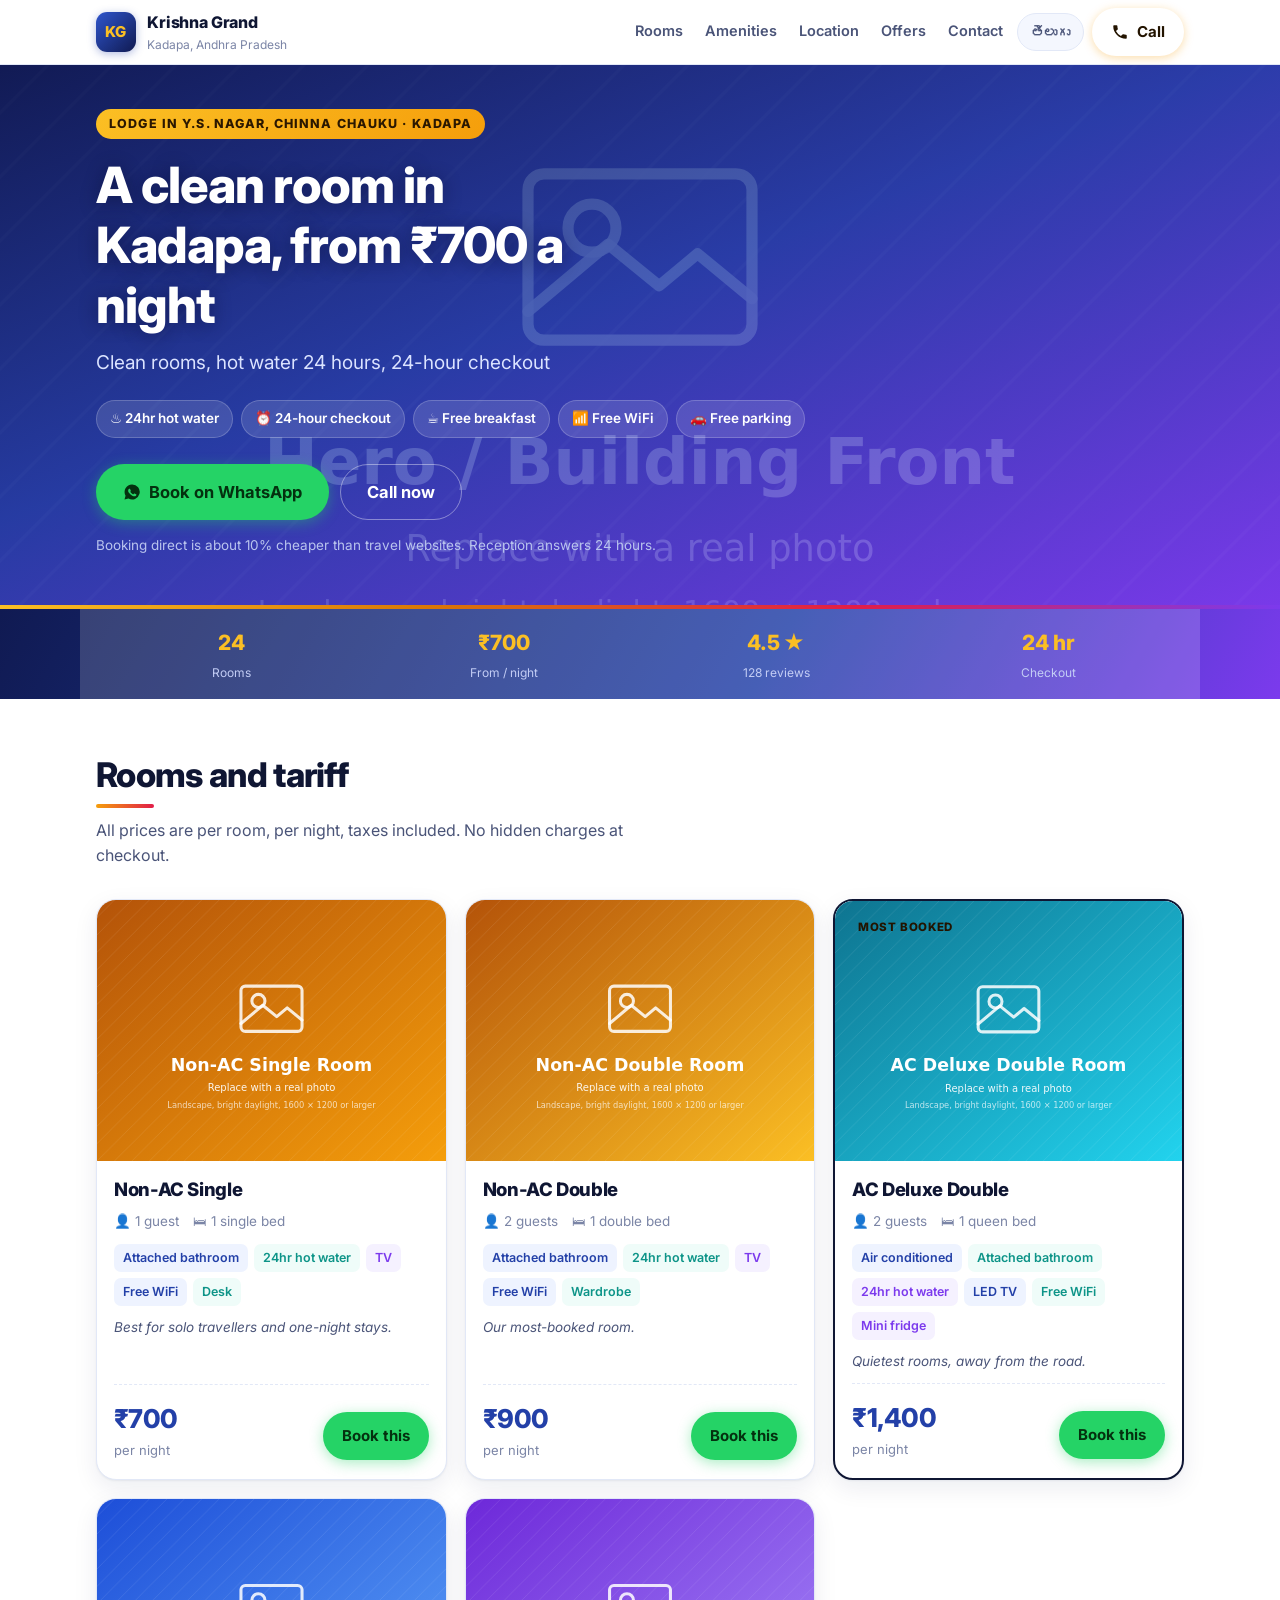
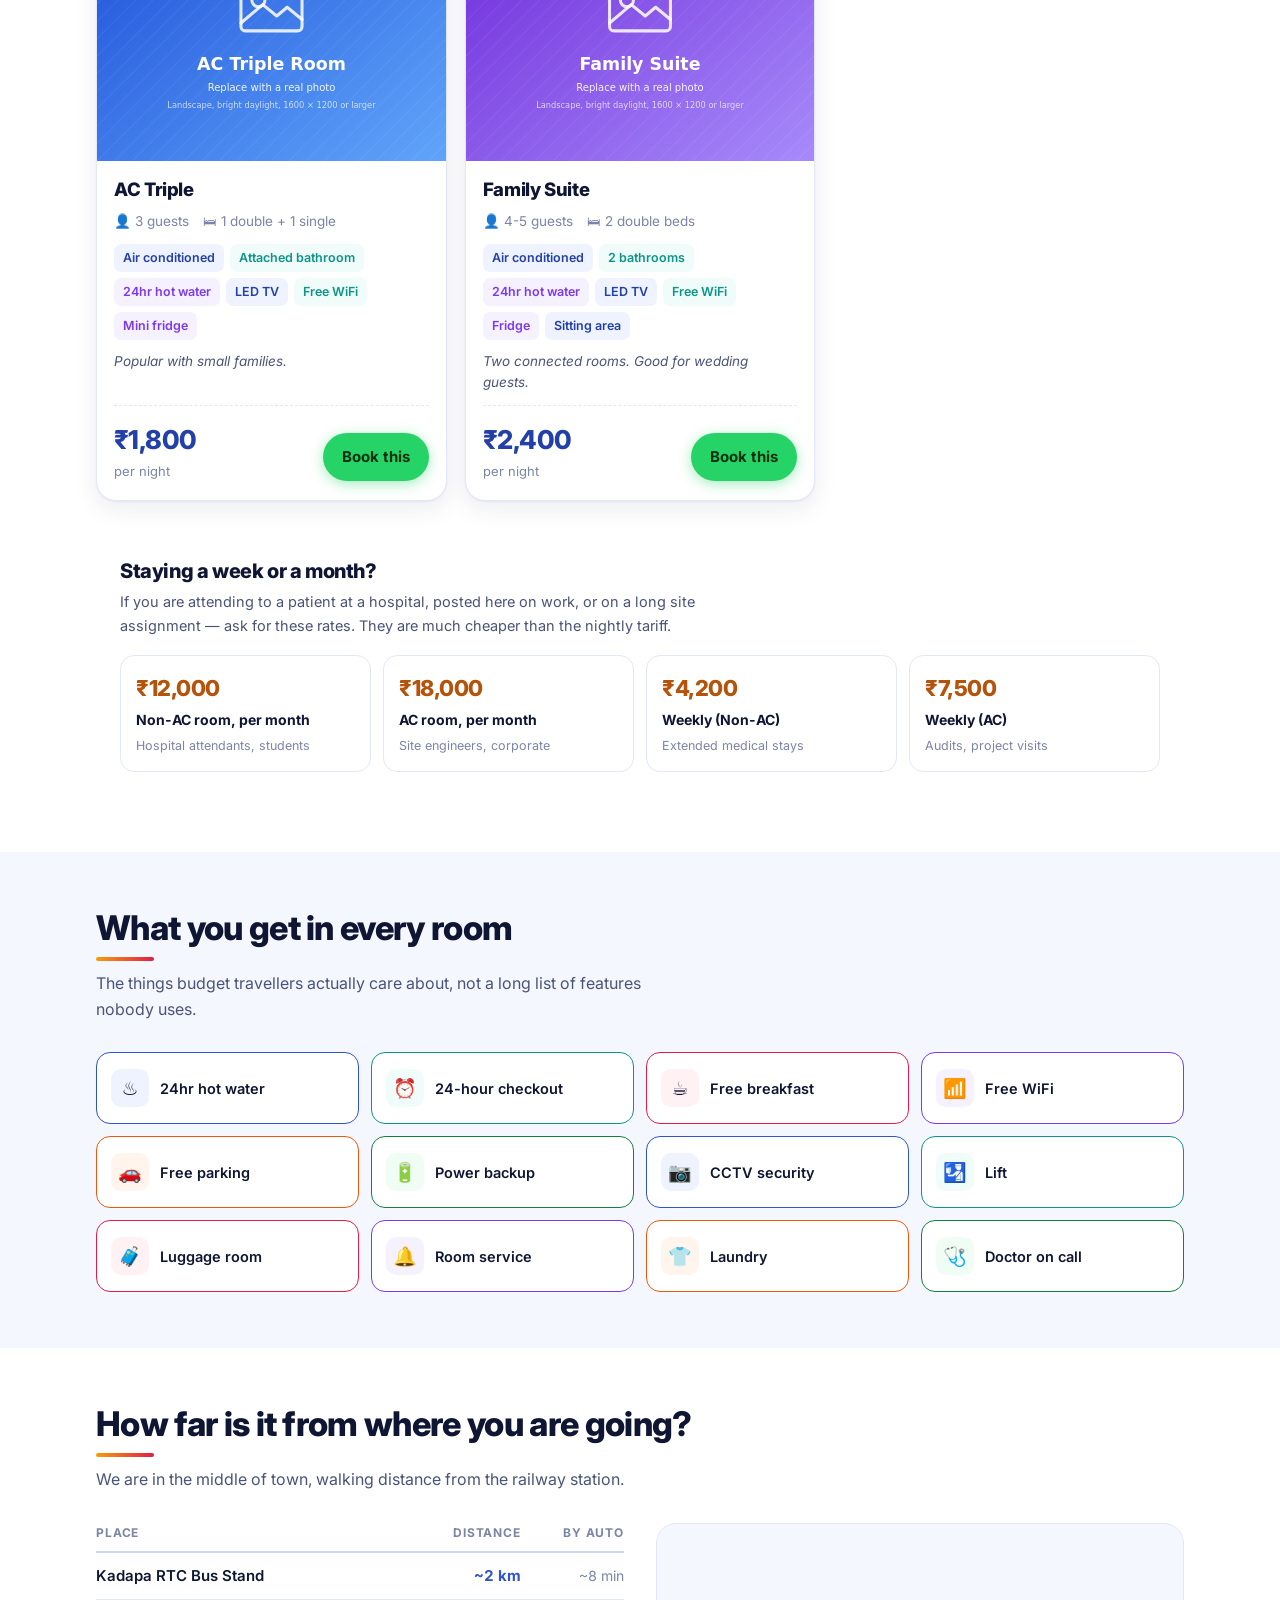
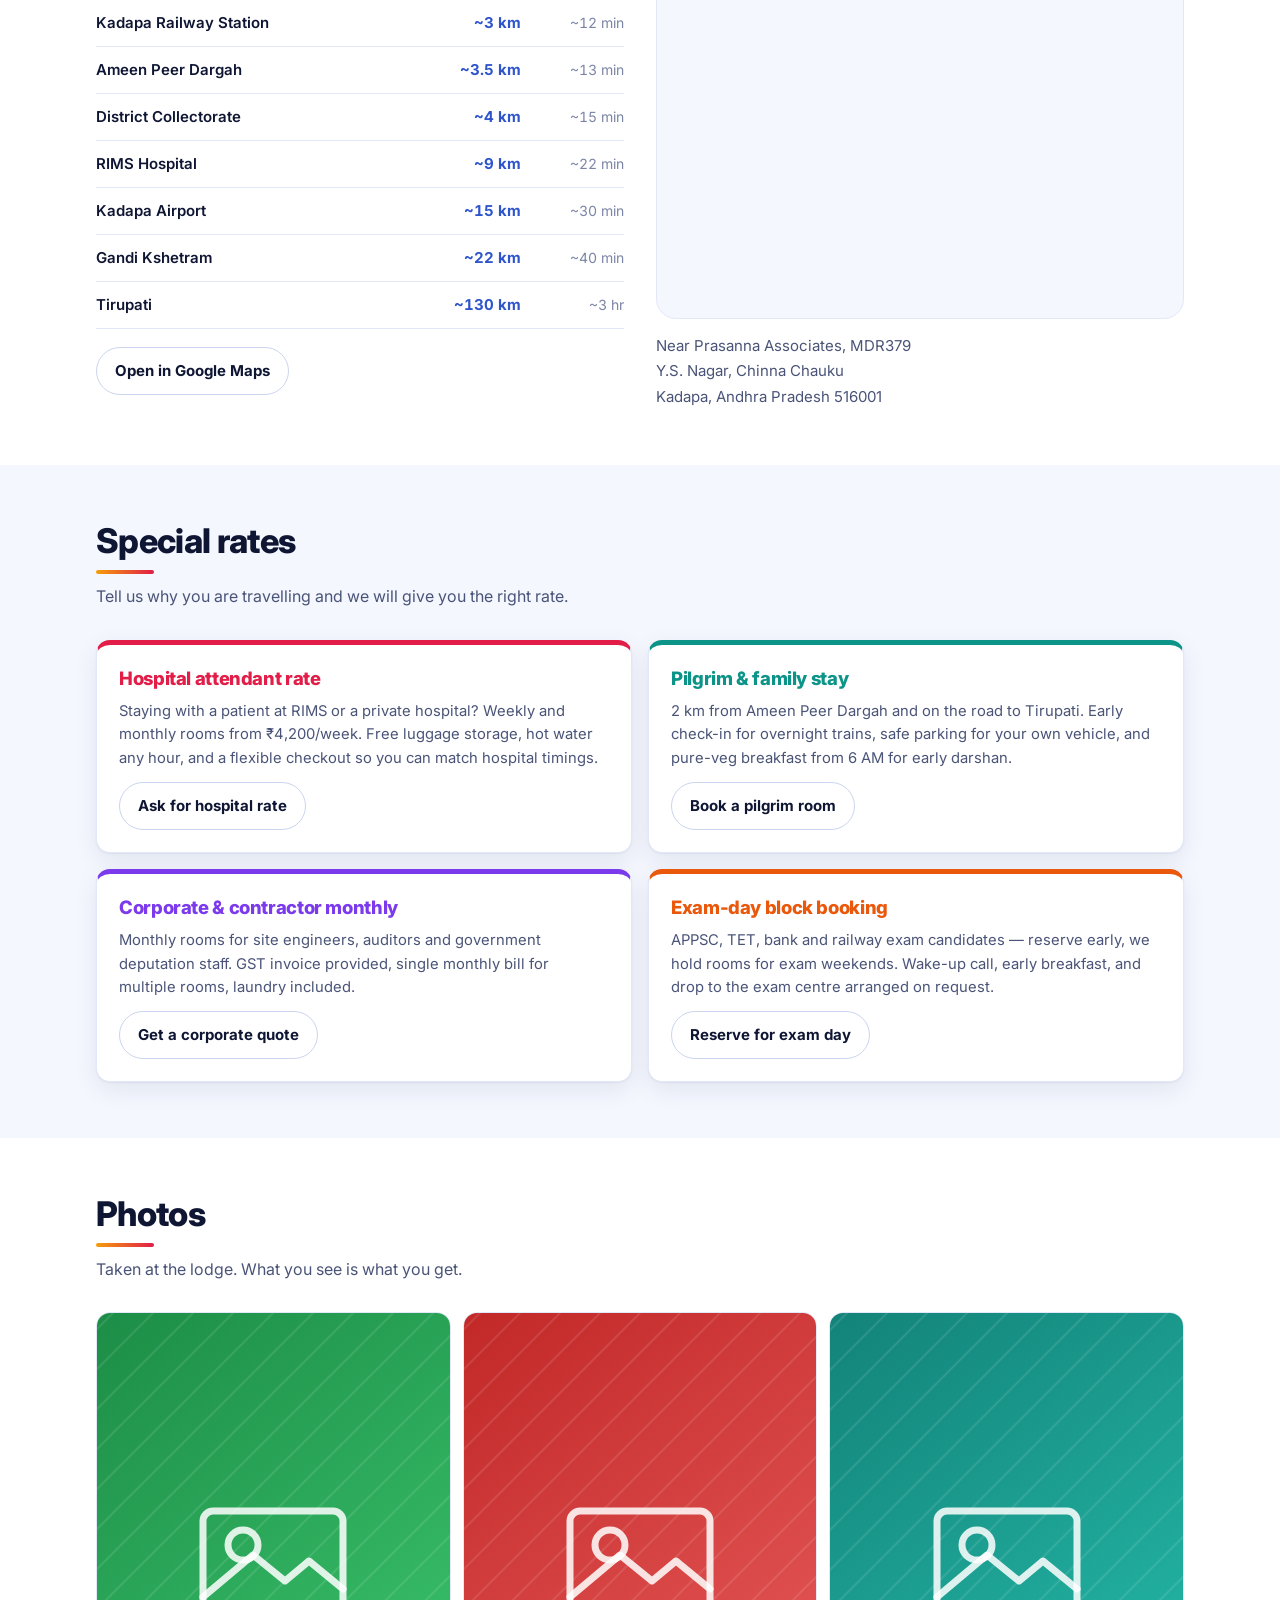
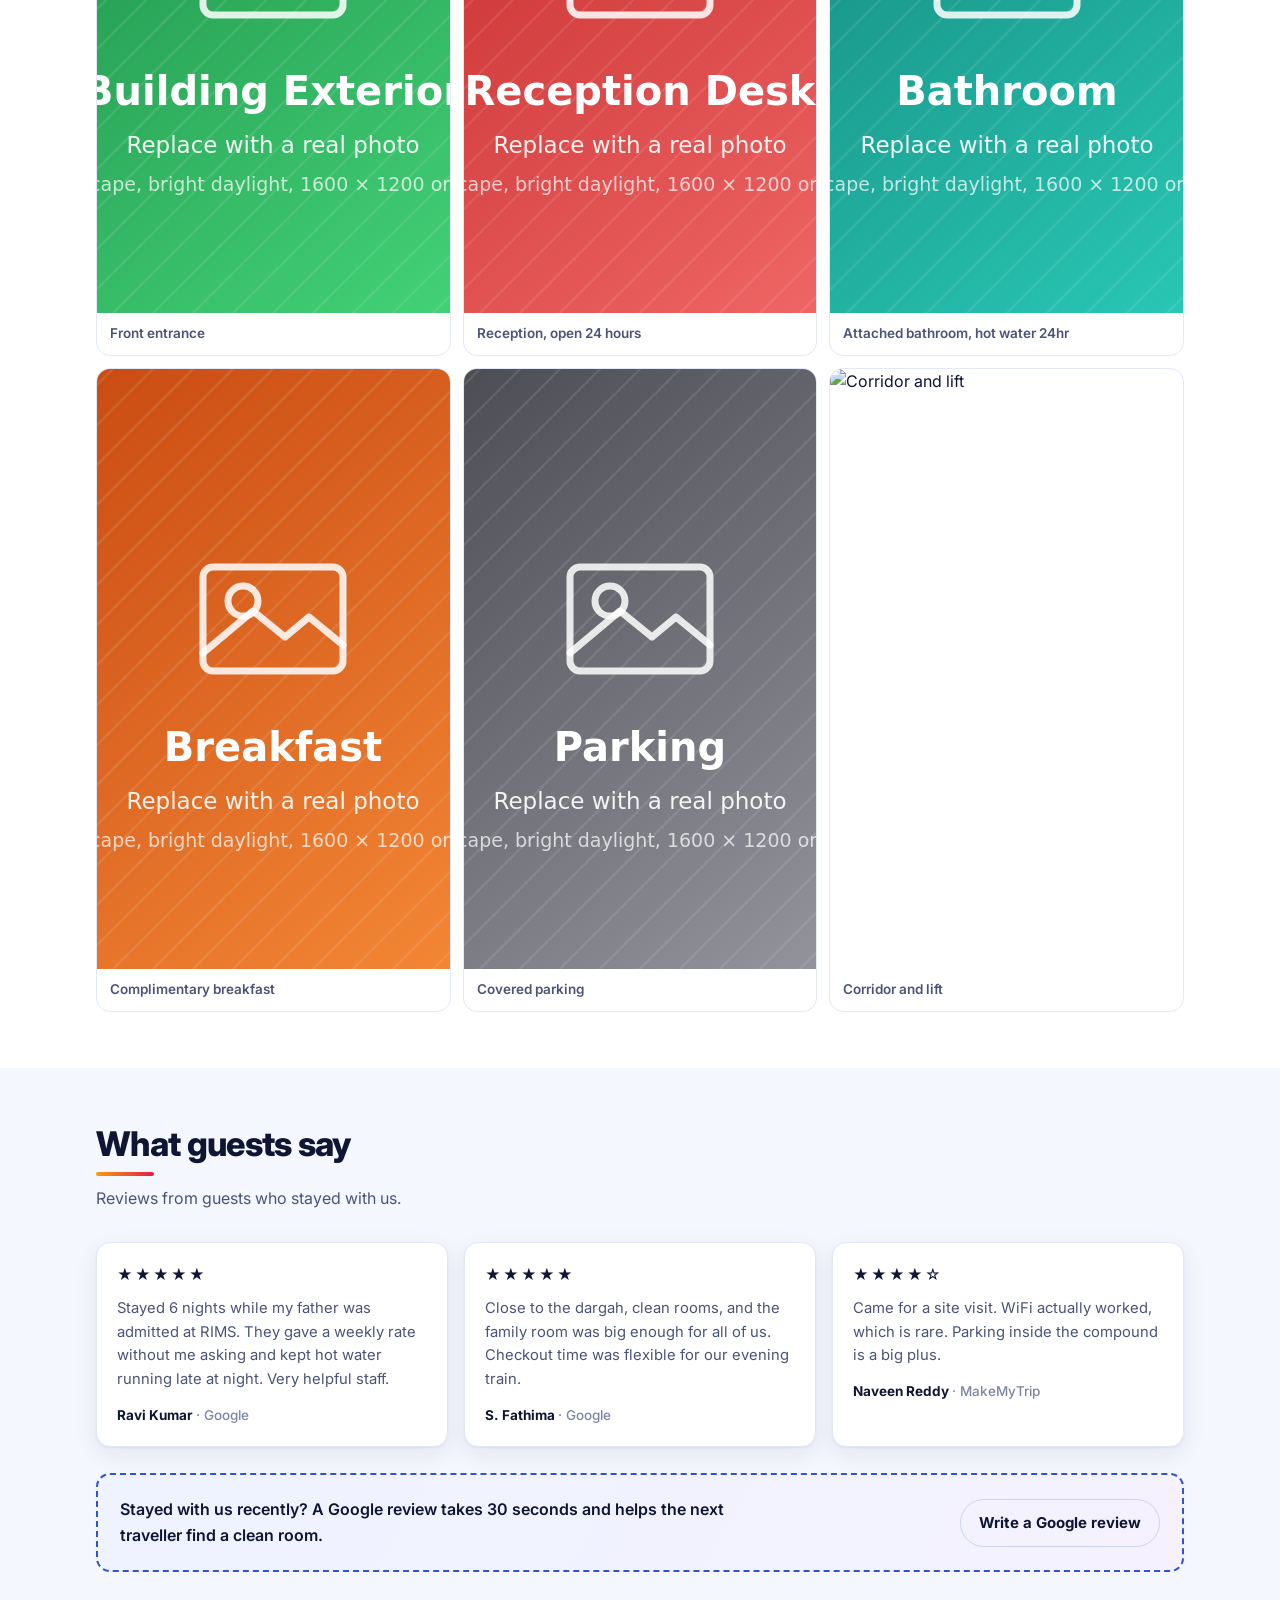
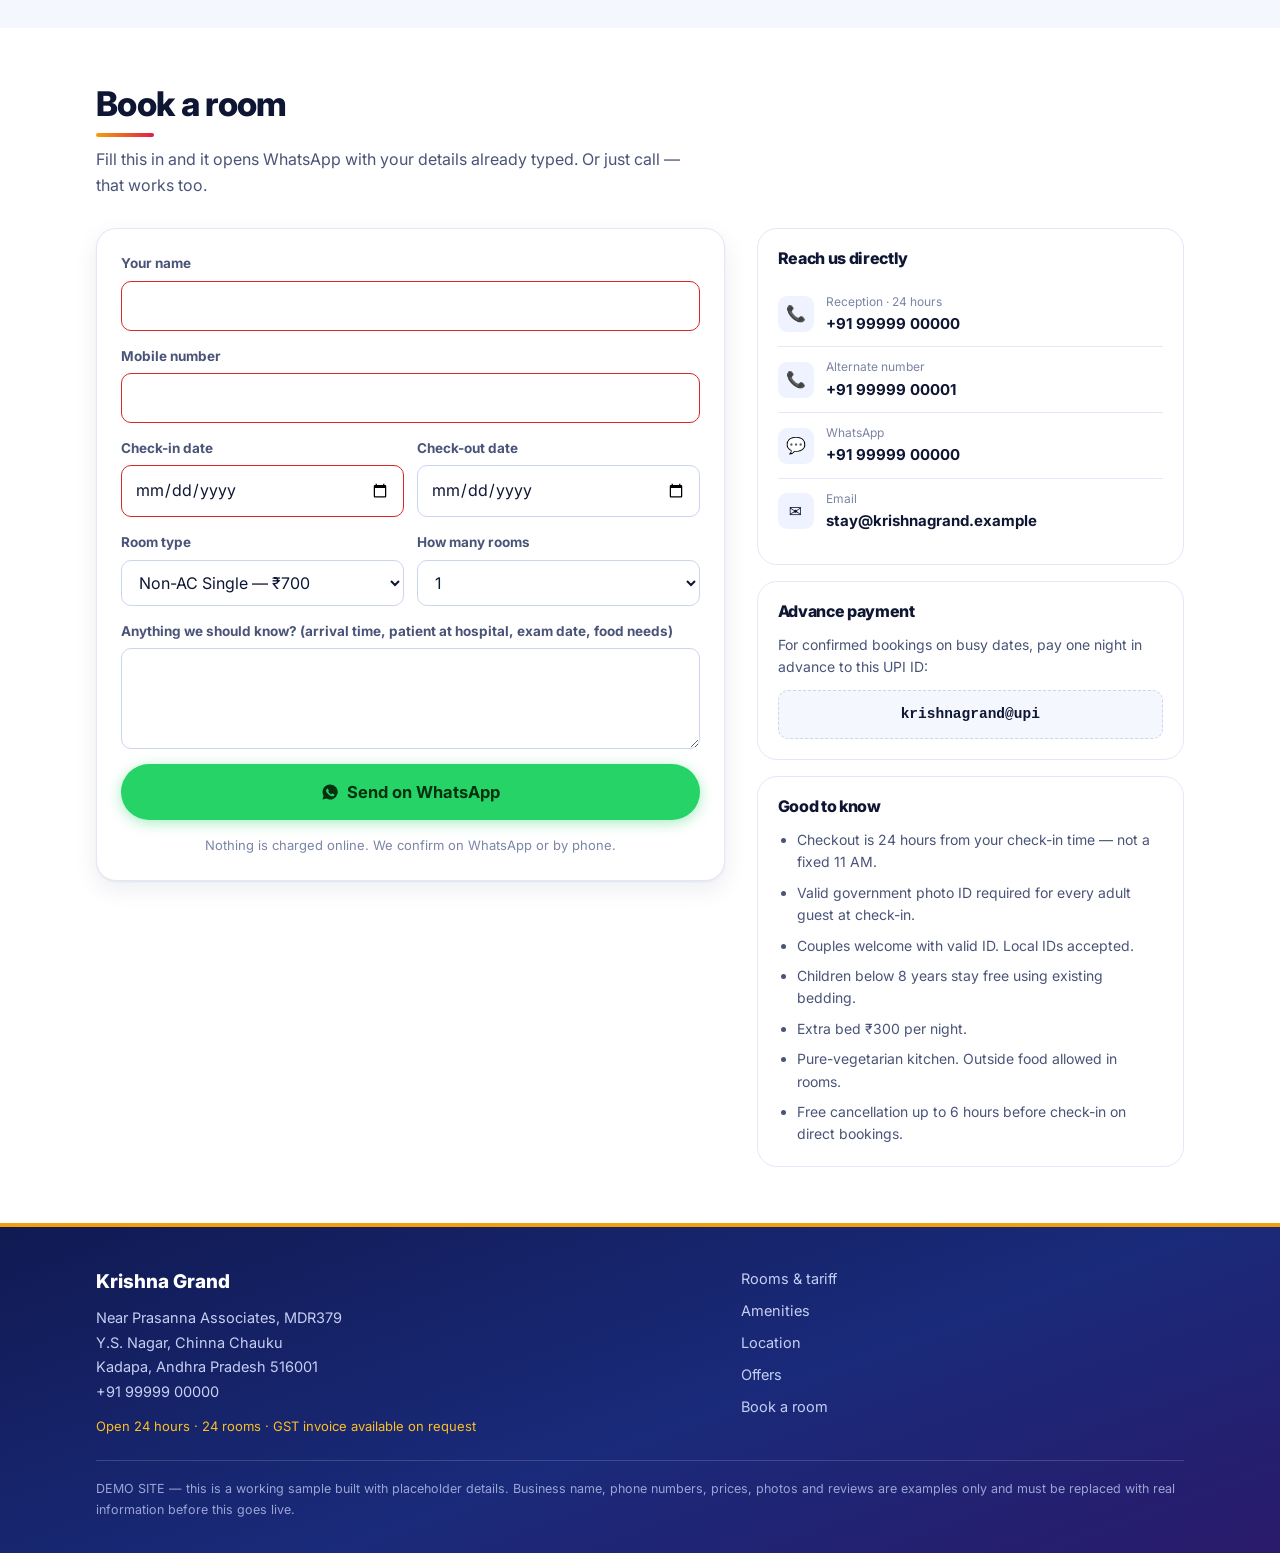
==== lodge/site/index.html @ 3efa78ae "Add Krishna Grand lodge website and reception desk system Sample IT setup for a mid-budget lodge und" ====
<!DOCTYPE html>
<html lang="en">
<head>
<meta charset="utf-8">
<meta name="viewport" content="width=device-width, initial-scale=1, viewport-fit=cover">
<title>Krishna Grand — Lodge in Chinna Chauku, Kadapa</title>
<meta name="description" content="Lodge in Chinna Chauku, Kadapa. AC and non-AC rooms from ₹700. 24-hour hot water, 24-hour checkout, free breakfast, free parking. Call or WhatsApp to book direct.">
<meta name="theme-color" content="#2340a8">
<meta property="og:type" content="website">
<meta property="og:title" content="Krishna Grand — Lodge in Kadapa">
<meta property="og:description" content="Clean AC & non-AC rooms from ₹700. Near railway station, dargah and RIMS. 24-hour checkout.">
<meta property="og:image" content="img/hero.svg">
<link rel="icon" href="data:image/svg+xml,<svg xmlns='http://www.w3.org/2000/svg' viewBox='0 0 100 100'><text y='.9em' font-size='90'>&#127976;</text></svg>">
<link rel="preconnect" href="https://fonts.googleapis.com">
<link rel="preconnect" href="https://fonts.gstatic.com" crossorigin>
<link href="https://fonts.googleapis.com/css2?family=Inter:wght@400;500;600;700;800&family=Noto+Sans+Telugu:wght@400;600&display=swap" rel="stylesheet">
<link rel="stylesheet" href="css/style.css">
</head>
<body>

<a class="skip" href="#rooms">Skip to rooms and tariff</a>

<!-- ============ HEADER ============ -->
<header class="hdr" id="hdr">
  <div class="wrap hdr-in">
    <a class="brand" href="#top">
      <span class="brand-mark" aria-hidden="true">SL</span>
      <span class="brand-txt">
        <strong data-bind="name"></strong>
        <small data-bind="cityLine"></small>
      </span>
    </a>
    <nav class="nav" aria-label="Main">
      <a href="#rooms">Rooms</a>
      <a href="#amenities">Amenities</a>
      <a href="#location">Location</a>
      <a href="#offers">Offers</a>
      <a href="#contact">Contact</a>
    </nav>
    <div class="hdr-act">
      <button class="lang" id="langBtn" type="button" aria-label="Switch language">తెలుగు</button>
      <a class="btn btn-call" data-bind-href="tel"><svg viewBox="0 0 24 24" aria-hidden="true"><path d="M6.6 10.8a15.1 15.1 0 0 0 6.6 6.6l2.2-2.2c.3-.3.7-.4 1-.2 1.2.4 2.4.6 3.6.6.6 0 1 .4 1 1V20c0 .6-.4 1-1 1A17 17 0 0 1 3 4c0-.6.4-1 1-1h3.5c.6 0 1 .4 1 1 0 1.3.2 2.5.6 3.6.1.4 0 .8-.2 1l-2.3 2.2z"/></svg><span>Call</span></a>
    </div>
  </div>
</header>

<!-- ============ HERO ============ -->
<section class="hero" id="top">
  <div class="hero-bg"><img src="img/hero.svg" alt="" width="800" height="600"></div>
  <div class="wrap hero-in">
    <p class="eyebrow" data-bind="heroEyebrow"></p>
    <h1 data-bind="heroTitle"></h1>
    <p class="hero-sub" data-bind="tagline"></p>

    <ul class="hero-pills" id="heroPills"></ul>

    <div class="hero-cta">
      <a class="btn btn-wa btn-lg" data-bind-href="waBook">
        <svg viewBox="0 0 24 24" aria-hidden="true"><path d="M12 2a10 10 0 0 0-8.6 15L2 22l5.2-1.4A10 10 0 1 0 12 2zm5.8 14.2c-.2.7-1.4 1.3-2 1.4-.5.1-1.1.1-1.8-.1-.4-.1-1-.3-1.7-.6a12 12 0 0 1-4.6-4.1c-.3-.5-.8-1.4-.8-2.6 0-1.2.6-1.8.9-2.1.2-.2.5-.3.7-.3h.5c.2 0 .4 0 .6.5l.8 2c.1.2 0 .4 0 .5l-.4.5c-.1.2-.3.3-.1.6.2.3.7 1.2 1.5 1.9 1 .9 1.8 1.2 2.1 1.3.2.1.4.1.6-.1l.7-.9c.2-.2.3-.2.6-.1l2 .9c.2.1.4.2.4.3.1.1.1.5-.1 1z"/></svg>
        <span data-bind="ctaWhatsApp"></span>
      </a>
      <a class="btn btn-ghost btn-lg" data-bind-href="tel"><span data-bind="ctaCall"></span></a>
    </div>

    <p class="hero-note" data-bind="directNote"></p>
  </div>
</section>

<!-- ============ TRUST STRIP ============ -->
<section class="trust" aria-label="At a glance">
  <div class="wrap trust-in" id="trustIn"></div>
</section>

<!-- ============ ROOMS & TARIFF ============ -->
<section class="sec" id="rooms">
  <div class="wrap">
    <header class="sec-hd">
      <h2 data-bind="h2Rooms"></h2>
      <p data-bind="pRooms"></p>
    </header>
    <div class="rooms" id="roomsGrid"></div>

    <!-- long stay -->
    <div class="longstay" id="longstay">
      <div class="ls-hd">
        <h3 data-bind="h3LongStay"></h3>
        <p data-bind="pLongStay"></p>
      </div>
      <div class="ls-grid" id="lsGrid"></div>
    </div>
  </div>
</section>

<!-- ============ AMENITIES ============ -->
<section class="sec sec-alt" id="amenities">
  <div class="wrap">
    <header class="sec-hd">
      <h2 data-bind="h2Amenities"></h2>
      <p data-bind="pAmenities"></p>
    </header>
    <ul class="amen" id="amenGrid"></ul>
  </div>
</section>

<!-- ============ LOCATION / DISTANCES ============ -->
<section class="sec" id="location">
  <div class="wrap">
    <header class="sec-hd">
      <h2 data-bind="h2Location"></h2>
      <p data-bind="pLocation"></p>
    </header>
    <div class="loc">
      <div class="loc-list">
        <table class="dist">
          <thead><tr><th data-bind="thPlace"></th><th data-bind="thDist"></th><th data-bind="thTime"></th></tr></thead>
          <tbody id="distBody"></tbody>
        </table>
        <a class="btn btn-ghost" data-bind-href="maps" target="_blank" rel="noopener">
          <span data-bind="ctaDirections"></span>
        </a>
      </div>
      <div class="loc-map">
        <iframe id="mapFrame" title="Map showing the lodge location" loading="lazy" referrerpolicy="no-referrer-when-downgrade" allowfullscreen></iframe>
        <address id="addrBlock"></address>
      </div>
    </div>
  </div>
</section>

<!-- ============ OFFERS ============ -->
<section class="sec sec-alt" id="offers">
  <div class="wrap">
    <header class="sec-hd">
      <h2 data-bind="h2Offers"></h2>
      <p data-bind="pOffers"></p>
    </header>
    <div class="offers" id="offersGrid"></div>
  </div>
</section>

<!-- ============ GALLERY ============ -->
<section class="sec" id="gallery">
  <div class="wrap">
    <header class="sec-hd">
      <h2 data-bind="h2Gallery"></h2>
      <p data-bind="pGallery"></p>
    </header>
    <div class="gal" id="galGrid"></div>
  </div>
</section>

<!-- ============ REVIEWS ============ -->
<section class="sec sec-alt" id="reviews">
  <div class="wrap">
    <header class="sec-hd">
      <h2 data-bind="h2Reviews"></h2>
      <p data-bind="pReviews"></p>
    </header>
    <div class="revs" id="revGrid"></div>
    <div class="rev-cta">
      <p data-bind="reviewAsk"></p>
      <a class="btn btn-ghost" data-bind-href="review" target="_blank" rel="noopener"><span data-bind="ctaReview"></span></a>
    </div>
  </div>
</section>

<!-- ============ BOOKING ============ -->
<section class="sec" id="contact">
  <div class="wrap">
    <header class="sec-hd">
      <h2 data-bind="h2Book"></h2>
      <p data-bind="pBook"></p>
    </header>

    <div class="book">
      <form class="bk-form" id="bookForm" novalidate>
        <div class="fld">
          <label for="bkName" data-bind="lblName"></label>
          <input id="bkName" name="name" type="text" autocomplete="name" required>
        </div>
        <div class="fld">
          <label for="bkPhone" data-bind="lblPhone"></label>
          <input id="bkPhone" name="phone" type="tel" inputmode="numeric" autocomplete="tel" required>
        </div>
        <div class="fld-row">
          <div class="fld">
            <label for="bkIn" data-bind="lblIn"></label>
            <input id="bkIn" name="checkin" type="date" required>
          </div>
          <div class="fld">
            <label for="bkOut" data-bind="lblOut"></label>
            <input id="bkOut" name="checkout" type="date">
          </div>
        </div>
        <div class="fld-row">
          <div class="fld">
            <label for="bkRoom" data-bind="lblRoom"></label>
            <select id="bkRoom" name="room"></select>
          </div>
          <div class="fld">
            <label for="bkQty" data-bind="lblQty"></label>
            <select id="bkQty" name="qty"></select>
          </div>
        </div>
        <div class="fld">
          <label for="bkNote" data-bind="lblNote"></label>
          <textarea id="bkNote" name="note" rows="3"></textarea>
        </div>

        <output class="est" id="est" aria-live="polite"></output>

        <button class="btn btn-wa btn-lg btn-block" type="submit">
          <svg viewBox="0 0 24 24" aria-hidden="true"><path d="M12 2a10 10 0 0 0-8.6 15L2 22l5.2-1.4A10 10 0 1 0 12 2zm5.8 14.2c-.2.7-1.4 1.3-2 1.4-.5.1-1.1.1-1.8-.1-.4-.1-1-.3-1.7-.6a12 12 0 0 1-4.6-4.1c-.3-.5-.8-1.4-.8-2.6 0-1.2.6-1.8.9-2.1.2-.2.5-.3.7-.3h.5c.2 0 .4 0 .6.5l.8 2c.1.2 0 .4 0 .5l-.4.5c-.1.2-.3.3-.1.6.2.3.7 1.2 1.5 1.9 1 .9 1.8 1.2 2.1 1.3.2.1.4.1.6-.1l.7-.9c.2-.2.3-.2.6-.1l2 .9c.2.1.4.2.4.3.1.1.1.5-.1 1z"/></svg>
          <span data-bind="ctaSend"></span>
        </button>
        <p class="bk-hint" data-bind="bkHint"></p>
      </form>

      <aside class="bk-side">
        <div class="card-contact">
          <h3 data-bind="h3Reach"></h3>
          <a class="row-link" data-bind-href="tel">
            <span class="ri">&#128222;</span>
            <span><small data-bind="lblCall24"></small><strong data-bind="phone1"></strong></span>
          </a>
          <a class="row-link" data-bind-href="tel2">
            <span class="ri">&#128222;</span>
            <span><small data-bind="lblAlt"></small><strong data-bind="phone2"></strong></span>
          </a>
          <a class="row-link" data-bind-href="waPlain">
            <span class="ri">&#128172;</span>
            <span><small>WhatsApp</small><strong data-bind="phone1"></strong></span>
          </a>
          <a class="row-link" data-bind-href="mail">
            <span class="ri">&#9993;</span>
            <span><small data-bind="lblEmail"></small><strong data-bind="email"></strong></span>
          </a>
        </div>

        <div class="card-upi">
          <h3 data-bind="h3Upi"></h3>
          <p data-bind="pUpi"></p>
          <div class="upi-id" id="upiId"></div>
        </div>

        <div class="card-policy">
          <h3 data-bind="h3Policy"></h3>
          <ul id="policyList"></ul>
        </div>
      </aside>
    </div>
  </div>
</section>

<!-- ============ FOOTER ============ -->
<footer class="ftr">
  <div class="wrap ftr-in">
    <div class="ftr-brand">
      <strong data-bind="name"></strong>
      <address id="ftrAddr"></address>
      <p class="ftr-reg" data-bind="ftrReg"></p>
    </div>
    <nav class="ftr-nav" aria-label="Footer">
      <a href="#rooms">Rooms &amp; tariff</a>
      <a href="#amenities">Amenities</a>
      <a href="#location">Location</a>
      <a href="#offers">Offers</a>
      <a href="#contact">Book a room</a>
    </nav>
    <p class="ftr-demo" data-bind="demoNote"></p>
  </div>
</footer>

<!-- ============ STICKY MOBILE BAR ============ -->
<div class="sticky" role="group" aria-label="Quick booking">
  <a class="sb sb-call" data-bind-href="tel"><span>&#128222;</span><b data-bind="ctaCall"></b></a>
  <a class="sb sb-wa" data-bind-href="waBook"><span>&#128172;</span><b>WhatsApp</b></a>
</div>

<script src="config.js"></script>
<script src="js/main.js"></script>
</body>
</html>
---- lodge/site/css/style.css ----
/* ===========================================================
   Sri Lakshmi Residency — stylesheet
   Mobile-first. Most guests will open this on a ₹8,000 Android
   phone over a 4G connection, so: no framework, no build step,
   system fonts as fallback, images lazy.
   =========================================================== */

/* ---------- palette ----------
   Krishna Grand: peacock blue and marigold gold. The blue picks
   up the colour of the building itself; the gold is the accent
   that makes prices, badges and call-to-actions jump out.
   Five rotating accents keep the amenity and offer grids lively
   without turning the page into a rainbow. */
:root{
  --brand-900:#101a52; --brand-800:#1a2a7a; --brand-700:#2340a8;
  --brand-600:#2f55cc; --brand-500:#4f74e8; --brand-50:#eef3ff;

  --gold-700:#b45309; --gold-600:#d97706; --gold-500:#f59e0b;
  --gold-400:#fbbf24; --gold-50:#fffbeb;

  --a1:#2f55cc; --a1-50:#eef3ff;   /* blue   */
  --a2:#0d9488; --a2-50:#effcf9;   /* teal   */
  --a3:#e11d48; --a3-50:#fff1f4;   /* rose   */
  --a4:#7c3aed; --a4-50:#f5f1ff;   /* violet */
  --a5:#ea580c; --a5-50:#fff5ed;   /* orange */
  --a6:#15803d; --a6-50:#f0fdf4;   /* green  */

  --wa:#25d366; --wa-dk:#1da851;

  --bg:#ffffff; --bg-alt:#f4f7fe; --bg-card:#ffffff;
  --ink:#0f1633; --ink-2:#4a5478; --ink-3:#7b85a6;
  --line:#e2e8f7; --line-2:#cbd5ef;
  --shadow:0 1px 2px rgba(16,26,82,.06), 0 8px 24px rgba(16,26,82,.08);
  --shadow-lg:0 2px 6px rgba(16,26,82,.09), 0 18px 48px rgba(16,26,82,.14);
  --r:14px; --r-lg:20px;
  --wrap:1120px;
  --sticky-h:64px;
  --fs:'Inter',system-ui,-apple-system,'Segoe UI',Roboto,sans-serif;
  --ft:'Noto Sans Telugu',var(--fs);
}

@media (prefers-color-scheme:dark){
  :root:not([data-theme="light"]){
    --bg:#0a0e22; --bg-alt:#101637; --bg-card:#141b3d;
    --ink:#e8ecfb; --ink-2:#a6afd0; --ink-3:#7d87a8;
    --line:#232b52; --line-2:#323c6b;
    --brand-50:#161f4d; --gold-50:#2a2008;
    --a1-50:#161f4d; --a2-50:#0b2a26; --a3-50:#2e1220;
    --a4-50:#1f1640; --a5-50:#2c1a0c; --a6-50:#0d2419;
    --shadow:0 1px 2px rgba(0,0,0,.45), 0 8px 24px rgba(0,0,0,.4);
    --shadow-lg:0 2px 6px rgba(0,0,0,.5), 0 18px 48px rgba(0,0,0,.55);
  }
}
:root[data-theme="dark"]{
  --bg:#0a0e22; --bg-alt:#101637; --bg-card:#141b3d;
  --ink:#e8ecfb; --ink-2:#a6afd0; --ink-3:#7d87a8;
  --line:#232b52; --line-2:#323c6b;
  --brand-50:#161f4d; --gold-50:#2a2008;
}

*,*::before,*::after{box-sizing:border-box}
html{-webkit-text-size-adjust:100%;scroll-behavior:smooth;scroll-padding-top:76px}
@media (prefers-reduced-motion:reduce){html{scroll-behavior:auto}*{animation:none!important;transition:none!important}}

body{
  margin:0; background:var(--bg); color:var(--ink);
  font-family:var(--fs); font-size:16px; line-height:1.6;
  -webkit-font-smoothing:antialiased;
  padding-bottom:var(--sticky-h);
  overflow-x:hidden;
}
body.te{font-family:var(--ft)}
img,svg,iframe{max-width:100%;display:block}
h1,h2,h3{line-height:1.2;margin:0;letter-spacing:-.02em;font-weight:800}
p{margin:0}
a{color:inherit}
table{border-collapse:collapse;width:100%}

.wrap{width:100%;max-width:var(--wrap);margin-inline:auto;padding-inline:16px}
.skip{position:absolute;left:0;top:-120px;background:var(--brand-700);color:#fff;padding:12px 18px;z-index:200;border-radius:0 0 10px 0}
.skip:focus{top:0}
:focus-visible{outline:3px solid var(--amber-500);outline-offset:2px;border-radius:6px}

/* ---------- buttons ---------- */
.btn{
  display:inline-flex;align-items:center;justify-content:center;gap:8px;
  padding:11px 18px;border-radius:999px;border:1px solid transparent;
  font:inherit;font-weight:700;font-size:15px;text-decoration:none;cursor:pointer;
  transition:transform .12s ease, box-shadow .12s ease, background .12s ease;
  white-space:nowrap;
}
.btn:active{transform:translateY(1px)}
.btn svg{width:18px;height:18px;fill:currentColor;flex:none}
.btn-lg{padding:14px 26px;font-size:16.5px}
.btn-block{width:100%}
.btn-call{background:var(--amber-500);color:#231400;box-shadow:0 2px 10px rgba(245,158,11,.35)}
.btn-call:hover{background:var(--amber-600);color:#fff}
.btn-wa{background:var(--wa);color:#04310f;box-shadow:0 3px 14px rgba(37,211,102,.4)}
.btn-wa:hover{background:var(--wa-dk);color:#fff}
.btn-ghost{background:transparent;color:var(--ink);border-color:var(--line-2)}
.btn-ghost:hover{background:var(--brand-50);border-color:var(--brand-600);color:var(--brand-700)}

/* ---------- header ---------- */
.hdr{
  position:sticky;top:0;z-index:100;
  background:color-mix(in srgb, var(--bg) 88%, transparent);
  backdrop-filter:saturate(1.6) blur(12px);
  border-bottom:1px solid var(--line);
}
.hdr-in{display:flex;align-items:center;gap:14px;min-height:64px}
.brand{display:flex;align-items:center;gap:11px;text-decoration:none;margin-right:auto;min-width:0}
.brand-mark{
  width:40px;height:40px;flex:none;border-radius:11px;display:grid;place-items:center;
  background:linear-gradient(135deg,var(--brand-600),var(--brand-900));
  color:var(--gold-400);font-weight:800;font-size:15px;letter-spacing:.02em;
  box-shadow:0 2px 8px rgba(35,64,168,.35);
}
.brand-txt{display:flex;flex-direction:column;min-width:0}
.brand-txt strong{font-size:16px;font-weight:800;letter-spacing:-.01em;white-space:nowrap;overflow:hidden;text-overflow:ellipsis}
.brand-txt small{font-size:12px;color:var(--ink-3);white-space:nowrap;overflow:hidden;text-overflow:ellipsis}
.nav{display:none;gap:22px}
.nav a{text-decoration:none;font-size:14.5px;font-weight:600;color:var(--ink-2);padding:6px 0;border-bottom:2px solid transparent}
.nav a:hover{color:var(--brand-700);border-color:var(--brand-600)}
.hdr-act{display:flex;align-items:center;gap:8px}
.lang{
  background:var(--bg-alt);border:1px solid var(--line);color:var(--ink-2);
  border-radius:999px;padding:8px 13px;font:inherit;font-size:13px;font-weight:600;cursor:pointer;
}
.lang:hover{border-color:var(--brand-600);color:var(--brand-700)}
@media (min-width:900px){ .nav{display:flex} }
@media (max-width:420px){ .btn-call span{display:none} .btn-call{padding:11px 13px} }

/* ---------- hero ---------- */
.hero{position:relative;isolation:isolate;overflow:hidden;padding:44px 0 52px;color:#fff}
.hero h1{text-shadow:0 2px 18px rgba(8,12,40,.45)}
/* gold hairline under the hero ties it to the price accents below */
.hero::before{content:'';position:absolute;left:0;right:0;bottom:0;height:4px;z-index:1;
  background:linear-gradient(90deg,var(--gold-400),var(--gold-600),var(--a3),var(--a4))}
.hero-bg{position:absolute;inset:0;z-index:-2}
.hero-bg img{width:100%;height:100%;object-fit:cover}
.hero::after{
  content:'';position:absolute;inset:0;z-index:-1;
  background:linear-gradient(160deg,rgba(16,26,82,.86) 0%,rgba(35,64,168,.82) 45%,rgba(124,58,237,.80) 100%);
}
.eyebrow{
  display:inline-block;font-size:12.5px;font-weight:800;letter-spacing:.09em;text-transform:uppercase;
  color:#2b1800;background:linear-gradient(135deg,var(--gold-400),var(--gold-500));border:0;
  padding:5px 13px;border-radius:999px;margin-bottom:16px;
}
.hero h1{font-size:clamp(29px,7vw,50px);max-width:16ch}
.hero-sub{margin-top:13px;font-size:clamp(16px,2.4vw,19px);color:#dbe3ff;max-width:46ch}
.hero-pills{display:flex;flex-wrap:wrap;gap:8px;list-style:none;padding:0;margin:22px 0 0}
.hero-pills li{
  background:rgba(255,255,255,.13);border:1px solid rgba(255,255,255,.2);
  padding:7px 13px;border-radius:999px;font-size:13.5px;font-weight:600;
}
.hero-cta{display:flex;flex-wrap:wrap;gap:11px;margin-top:26px}
.hero-cta .btn-ghost{color:#fff;border-color:rgba(255,255,255,.4)}
.hero-cta .btn-ghost:hover{background:rgba(255,255,255,.14);border-color:#fff}
.hero-note{margin-top:15px;font-size:13.5px;color:#b9c4ee}

/* ---------- trust strip ---------- */
.trust{background:linear-gradient(120deg,var(--brand-900),var(--brand-700) 60%,var(--a4));color:#fff}
.trust-in{display:grid;grid-template-columns:repeat(2,1fr);gap:1px;background:rgba(255,255,255,.16)}
.tr-item{background:transparent;padding:17px 14px;text-align:center}
.tr-item b{display:block;font-size:21px;font-weight:800;letter-spacing:-.01em;color:var(--gold-400)}
.tr-item span{display:block;font-size:12px;color:#c3cdf5;margin-top:3px}
@media (min-width:720px){ .trust-in{grid-template-columns:repeat(4,1fr)} }

/* ---------- sections ---------- */
.sec{padding:56px 0}
.sec-alt{background:var(--bg-alt)}
.sec-hd{max-width:60ch;margin-bottom:30px}
.sec-hd h2{font-size:clamp(23px,4.4vw,34px);position:relative;padding-bottom:12px}
.sec-hd h2::after{content:'';position:absolute;left:0;bottom:0;width:58px;height:4px;border-radius:2px;
  background:linear-gradient(90deg,var(--gold-500),var(--a3))}
.sec-hd p{margin-top:10px;color:var(--ink-2);font-size:16px}

/* ---------- rooms ---------- */
.rooms{display:grid;grid-template-columns:1fr;gap:18px}
@media (min-width:640px){ .rooms{grid-template-columns:repeat(2,1fr)} }
@media (min-width:1000px){ .rooms{grid-template-columns:repeat(3,1fr)} }

.room{
  background:var(--bg-card);border:1px solid var(--line);border-radius:var(--r-lg);
  overflow:hidden;box-shadow:var(--shadow);display:flex;flex-direction:column;position:relative;
  transition:box-shadow .16s ease, transform .16s ease;
}
.room:hover{box-shadow:var(--shadow-lg);transform:translateY(-2px)}
.room.is-popular{border-color:var(--amber-500);border-width:2px}
.room-tag{
  position:absolute;top:12px;left:12px;z-index:2;
  background:var(--amber-500);color:#231400;font-size:11.5px;font-weight:800;
  letter-spacing:.05em;text-transform:uppercase;padding:5px 11px;border-radius:999px;
}
.room-img{aspect-ratio:4/3;background:var(--bg-alt)}
.room-img img{width:100%;height:100%;object-fit:cover}
.room-bd{padding:17px 17px 19px;display:flex;flex-direction:column;gap:11px;flex:1}
.room-nm{font-size:18.5px;font-weight:800}
.room-meta{display:flex;flex-wrap:wrap;gap:6px 14px;font-size:13.5px;color:var(--ink-3)}
.room-ft{display:flex;flex-wrap:wrap;gap:6px;list-style:none;padding:0;margin:0}
.room-ft li{background:var(--brand-50);color:var(--brand-700);border-radius:7px;padding:4px 9px;font-size:12.5px;font-weight:600}
.room-ft li:nth-child(3n+2){background:var(--a2-50);color:var(--a2)}
.room-ft li:nth-child(3n+3){background:var(--a4-50);color:var(--a4)}
@media (prefers-color-scheme:dark){:root:not([data-theme="light"]) .room-ft li{color:#5eead4}}
:root[data-theme="dark"] .room-ft li{color:#5eead4}
.room-note{font-size:13.5px;color:var(--ink-2);font-style:italic}
.room-ftr{margin-top:auto;padding-top:13px;border-top:1px dashed var(--line);
  display:flex;align-items:flex-end;justify-content:space-between;gap:12px;flex-wrap:wrap}
.room-pr b{font-size:26px;font-weight:800;letter-spacing:-.02em;color:var(--brand-700)}
.room-pr span{font-size:13px;color:var(--ink-3);display:block}

/* ---------- long stay ---------- */
.longstay{margin-top:34px;background:var(--amber-50);border:1px solid var(--amber-500);
  border-radius:var(--r-lg);padding:24px}
.ls-hd h3{font-size:20px}
.ls-hd p{margin-top:7px;color:var(--ink-2);font-size:14.5px;max-width:64ch}
.ls-grid{display:grid;grid-template-columns:1fr;gap:12px;margin-top:18px}
@media (min-width:640px){ .ls-grid{grid-template-columns:repeat(2,1fr)} }
@media (min-width:1000px){ .ls-grid{grid-template-columns:repeat(4,1fr)} }
.ls{background:var(--bg-card);border:1px solid var(--line);border-radius:var(--r);padding:15px}
.ls b{display:block;font-size:22px;font-weight:800;letter-spacing:-.02em;color:var(--gold-700)}
.ls strong{display:block;font-size:14px;font-weight:700;margin-top:3px}
.ls span{display:block;font-size:12.5px;color:var(--ink-3);margin-top:5px}

/* ---------- amenities ---------- */
.amen{display:grid;grid-template-columns:repeat(2,1fr);gap:12px;list-style:none;padding:0;margin:0}
@media (min-width:560px){ .amen{grid-template-columns:repeat(3,1fr)} }
@media (min-width:900px){ .amen{grid-template-columns:repeat(4,1fr)} }
.amen li{
  background:var(--bg-card);border:1px solid var(--line);border-radius:var(--r);
  padding:16px 14px;display:flex;align-items:center;gap:11px;font-weight:600;font-size:14.5px;
}
.amen .ic{
  width:38px;height:38px;flex:none;border-radius:10px;display:grid;place-items:center;
  background:var(--brand-50);font-size:19px;line-height:1;
}
/* each tile takes the next accent in the cycle, so the grid reads as
   colourful rather than as one block of blue */
.amen li:nth-child(6n+1) .ic{background:var(--a1-50)} .amen li:nth-child(6n+1){border-color:var(--a1)}
.amen li:nth-child(6n+2) .ic{background:var(--a2-50)} .amen li:nth-child(6n+2){border-color:var(--a2)}
.amen li:nth-child(6n+3) .ic{background:var(--a3-50)} .amen li:nth-child(6n+3){border-color:var(--a3)}
.amen li:nth-child(6n+4) .ic{background:var(--a4-50)} .amen li:nth-child(6n+4){border-color:var(--a4)}
.amen li:nth-child(6n+5) .ic{background:var(--a5-50)} .amen li:nth-child(6n+5){border-color:var(--a5)}
.amen li:nth-child(6n+6) .ic{background:var(--a6-50)} .amen li:nth-child(6n+6){border-color:var(--a6)}

/* ---------- location ---------- */
.loc{display:grid;grid-template-columns:1fr;gap:24px}
@media (min-width:900px){ .loc{grid-template-columns:1fr 1fr;gap:32px;align-items:start} }
.dist{font-size:15px;margin-bottom:18px}
.dist th{
  text-align:left;font-size:12px;letter-spacing:.07em;text-transform:uppercase;
  color:var(--ink-3);font-weight:700;padding:0 10px 9px 0;border-bottom:2px solid var(--line-2);
}
.dist th:not(:first-child),.dist td:not(:first-child){text-align:right;padding-right:0}
.dist td{padding:11px 10px 11px 0;border-bottom:1px solid var(--line)}
.dist td:first-child{font-weight:600}
.dist td:nth-child(2){font-variant-numeric:tabular-nums;font-weight:700;color:var(--brand-600)}
.dist td:nth-child(3){font-variant-numeric:tabular-nums;color:var(--ink-3);font-size:14px}
.loc-map iframe{width:100%;aspect-ratio:4/3;border:1px solid var(--line);border-radius:var(--r-lg);background:var(--bg-alt)}
.loc-map address{margin-top:14px;font-style:normal;color:var(--ink-2);font-size:15px;line-height:1.7}

/* ---------- offers ---------- */
.offers{display:grid;grid-template-columns:1fr;gap:16px}
@media (min-width:700px){ .offers{grid-template-columns:repeat(2,1fr)} }
.offer{
  background:var(--bg-card);border:1px solid var(--line);border-top:5px solid var(--brand-600);
  border-radius:var(--r);padding:22px;display:flex;flex-direction:column;gap:11px;box-shadow:var(--shadow);
  transition:transform .14s ease, box-shadow .14s ease;
}
.offer:hover{transform:translateY(-3px);box-shadow:var(--shadow-lg)}
.offer:nth-child(4n+1){border-top-color:var(--a3)} .offer:nth-child(4n+1) h3{color:var(--a3)}
.offer:nth-child(4n+2){border-top-color:var(--a2)} .offer:nth-child(4n+2) h3{color:var(--a2)}
.offer:nth-child(4n+3){border-top-color:var(--a4)} .offer:nth-child(4n+3) h3{color:var(--a4)}
.offer:nth-child(4n+4){border-top-color:var(--a5)} .offer:nth-child(4n+4) h3{color:var(--a5)}
.offer h3{font-size:18.5px}
.offer p{color:var(--ink-2);font-size:14.8px}
.offer .btn{align-self:flex-start;margin-top:auto}

/* ---------- gallery ---------- */
.gal{display:grid;grid-template-columns:repeat(2,1fr);gap:12px}
@media (min-width:800px){ .gal{grid-template-columns:repeat(3,1fr)} }
.gal figure{margin:0;border-radius:var(--r);overflow:hidden;border:1px solid var(--line);background:var(--bg-card)}
.gal img{aspect-ratio:4/3;object-fit:cover;width:100%}
.gal figcaption{padding:10px 13px;font-size:13.5px;font-weight:600;color:var(--ink-2)}

/* ---------- reviews ---------- */
.revs{display:grid;grid-template-columns:1fr;gap:16px}
@media (min-width:800px){ .revs{grid-template-columns:repeat(3,1fr)} }
.rev{background:var(--bg-card);border:1px solid var(--line);border-radius:var(--r);padding:20px;box-shadow:var(--shadow)}
.rev-st{color:var(--amber-500);font-size:15px;letter-spacing:2px}
.rev-tx{margin-top:10px;font-size:14.8px;color:var(--ink-2)}
.rev-by{margin-top:13px;font-size:13.5px;font-weight:700}
.rev-by span{font-weight:500;color:var(--ink-3)}
.rev-cta{margin-top:26px;padding:22px;background:linear-gradient(120deg,var(--brand-50),var(--a4-50));border:2px dashed var(--brand-600);
  border-radius:var(--r);display:flex;flex-wrap:wrap;gap:14px;align-items:center;justify-content:space-between}
.rev-cta p{font-weight:600;max-width:56ch}

/* ---------- booking ---------- */
/* Grid items default to min-width:auto, so a wide intrinsic element (a
   date input, a long unbroken word) can push the whole page sideways on a
   phone. min-width:0 lets them shrink to their column instead. */
.rooms>*,.ls-grid>*,.amen>*,.loc>*,.offers>*,.gal>*,.revs>*,.book>*,.fld-row>*,.ftr-in>*{min-width:0}
.fld input,.fld select,.fld textarea{min-width:0}

.book{display:grid;grid-template-columns:1fr;gap:24px}
@media (min-width:920px){ .book{grid-template-columns:1.25fr .85fr;gap:32px;align-items:start} }
.bk-form{background:var(--bg-card);border:1px solid var(--line);border-radius:var(--r-lg);
  padding:24px;box-shadow:var(--shadow);display:flex;flex-direction:column;gap:15px}
.fld{display:flex;flex-direction:column;gap:6px}
.fld-row{display:grid;grid-template-columns:1fr 1fr;gap:13px}
.fld label{font-size:13.5px;font-weight:700;color:var(--ink-2)}
.fld input,.fld select,.fld textarea{
  font:inherit;font-size:16px; /* 16px stops iOS zooming on focus */
  padding:11px 13px;border:1px solid var(--line-2);border-radius:10px;
  background:var(--bg);color:var(--ink);width:100%;
}
.fld input:focus,.fld select:focus,.fld textarea:focus{border-color:var(--brand-600);outline-offset:1px}
.fld textarea{resize:vertical;min-height:72px}
.fld input:invalid:not(:placeholder-shown){border-color:#dc2626}
.est{
  display:none;background:var(--brand-50);border:1px solid var(--brand-600);border-radius:10px;
  padding:13px 15px;font-size:14.5px;font-weight:600;
}
.est.on{display:block}
.est b{font-size:18px}
.bk-hint{font-size:13px;color:var(--ink-3);text-align:center}

.bk-side{display:flex;flex-direction:column;gap:16px}
.card-contact,.card-upi,.card-policy{
  background:var(--bg-card);border:1px solid var(--line);border-radius:var(--r-lg);padding:20px;
}
.bk-side h3{font-size:16px;margin-bottom:13px}
.row-link{display:flex;align-items:center;gap:12px;padding:10px 0;text-decoration:none;border-bottom:1px solid var(--line)}
.row-link:last-child{border-bottom:0}
.row-link .ri{width:36px;height:36px;flex:none;border-radius:9px;background:var(--brand-50);display:grid;place-items:center;font-size:16px}
.row-link small{display:block;font-size:12px;color:var(--ink-3)}
.row-link strong{font-size:15px;font-weight:700}
.row-link:hover strong{color:var(--brand-700)}
.card-upi p{font-size:14px;color:var(--ink-2);margin-bottom:11px}
.upi-id{background:var(--bg-alt);border:1px dashed var(--line-2);border-radius:10px;padding:12px;
  font-family:ui-monospace,SFMono-Regular,Menlo,monospace;font-size:14.5px;font-weight:600;word-break:break-all;text-align:center}
.card-policy ul{margin:0;padding-left:19px;display:flex;flex-direction:column;gap:8px}
.card-policy li{font-size:14px;color:var(--ink-2)}

/* ---------- footer ---------- */
.ftr{background:linear-gradient(160deg,var(--brand-900),var(--brand-800) 55%,#2a1a6b);
  color:#c6cff2;padding:40px 0 32px;border-top:4px solid var(--gold-500)}
.ftr-in{display:grid;gap:24px}
@media (min-width:760px){ .ftr-in{grid-template-columns:1.4fr 1fr} }
.ftr-brand strong{color:#fff;font-size:19px;font-weight:800;display:block;margin-bottom:9px}
.ftr-brand address{font-style:normal;font-size:14.5px;line-height:1.7;color:#c6cff2}
.ftr-reg{margin-top:11px;font-size:13px;color:var(--gold-400)}
.ftr-nav{display:flex;flex-direction:column;gap:9px}
.ftr-nav a{text-decoration:none;font-size:14.5px;color:#c6cff2}
.ftr-nav a:hover{color:#fff;text-decoration:underline}
.ftr-demo{grid-column:1/-1;border-top:1px solid rgba(255,255,255,.16);padding-top:18px;
  font-size:12.5px;color:#9aa5d4;line-height:1.65}

/* ---------- sticky mobile bar ---------- */
.sticky{
  position:fixed;left:0;right:0;bottom:0;z-index:120;display:grid;grid-template-columns:1fr 1fr;
  border-top:1px solid var(--line);background:var(--bg);
  padding-bottom:env(safe-area-inset-bottom);
}
.sb{display:flex;align-items:center;justify-content:center;gap:8px;padding:17px 10px;
  text-decoration:none;font-weight:800;font-size:15.5px}
.sb span{font-size:17px}
.sb-call{background:var(--amber-500);color:#231400}
.sb-wa{background:var(--wa);color:#04310f}
@media (min-width:900px){ .sticky{display:none} body{padding-bottom:0} }
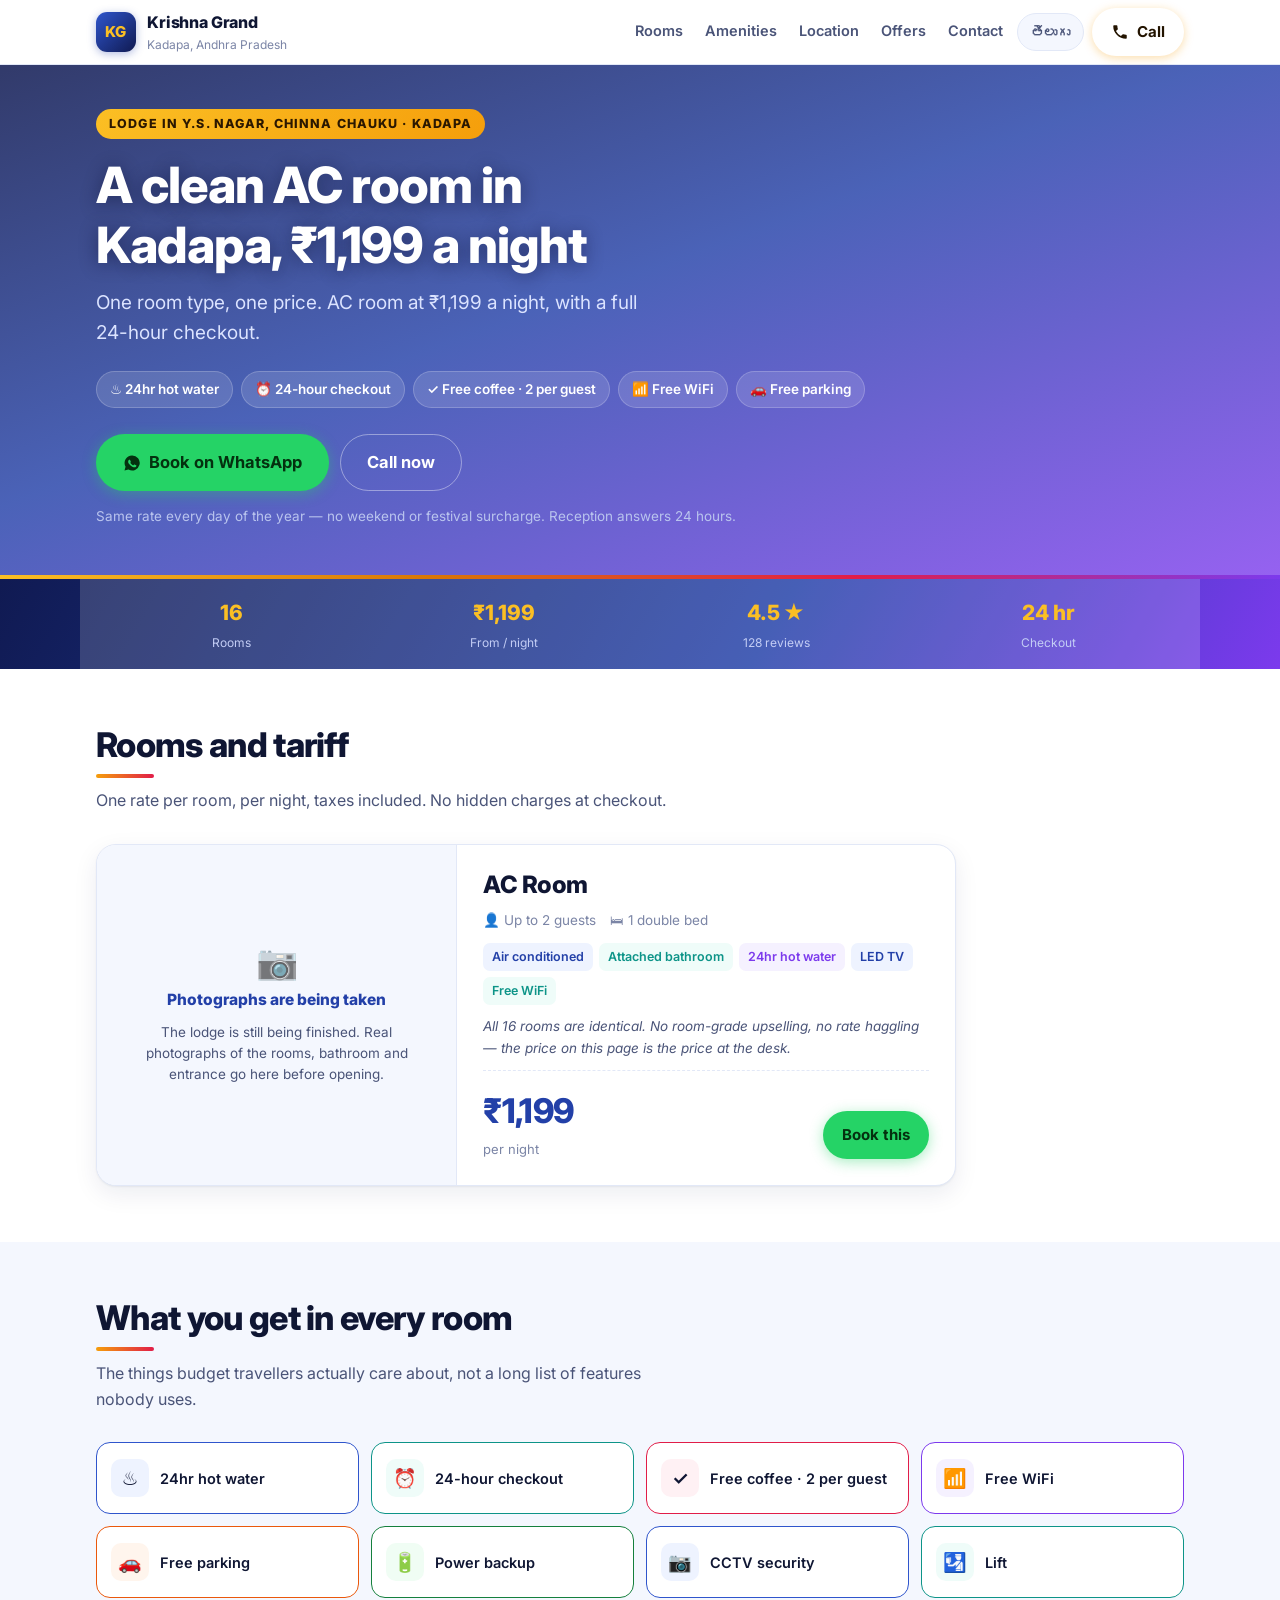
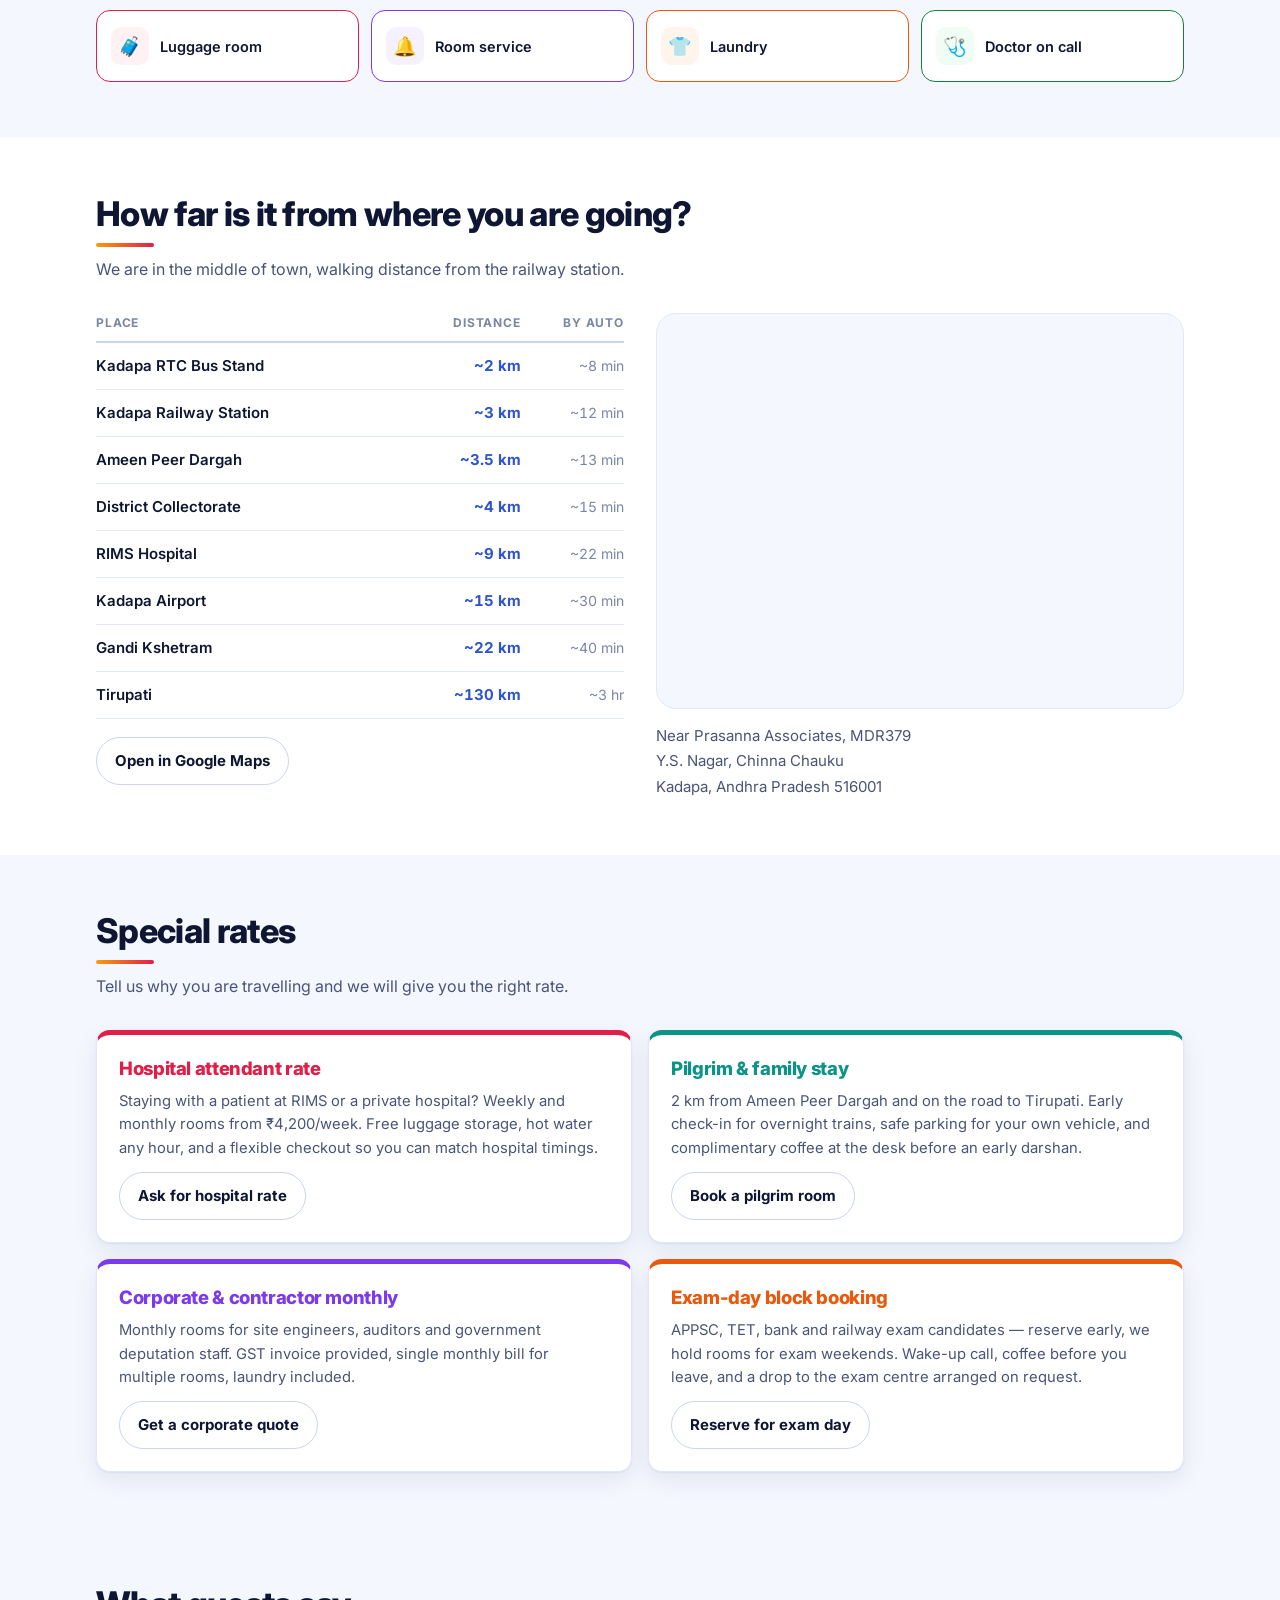
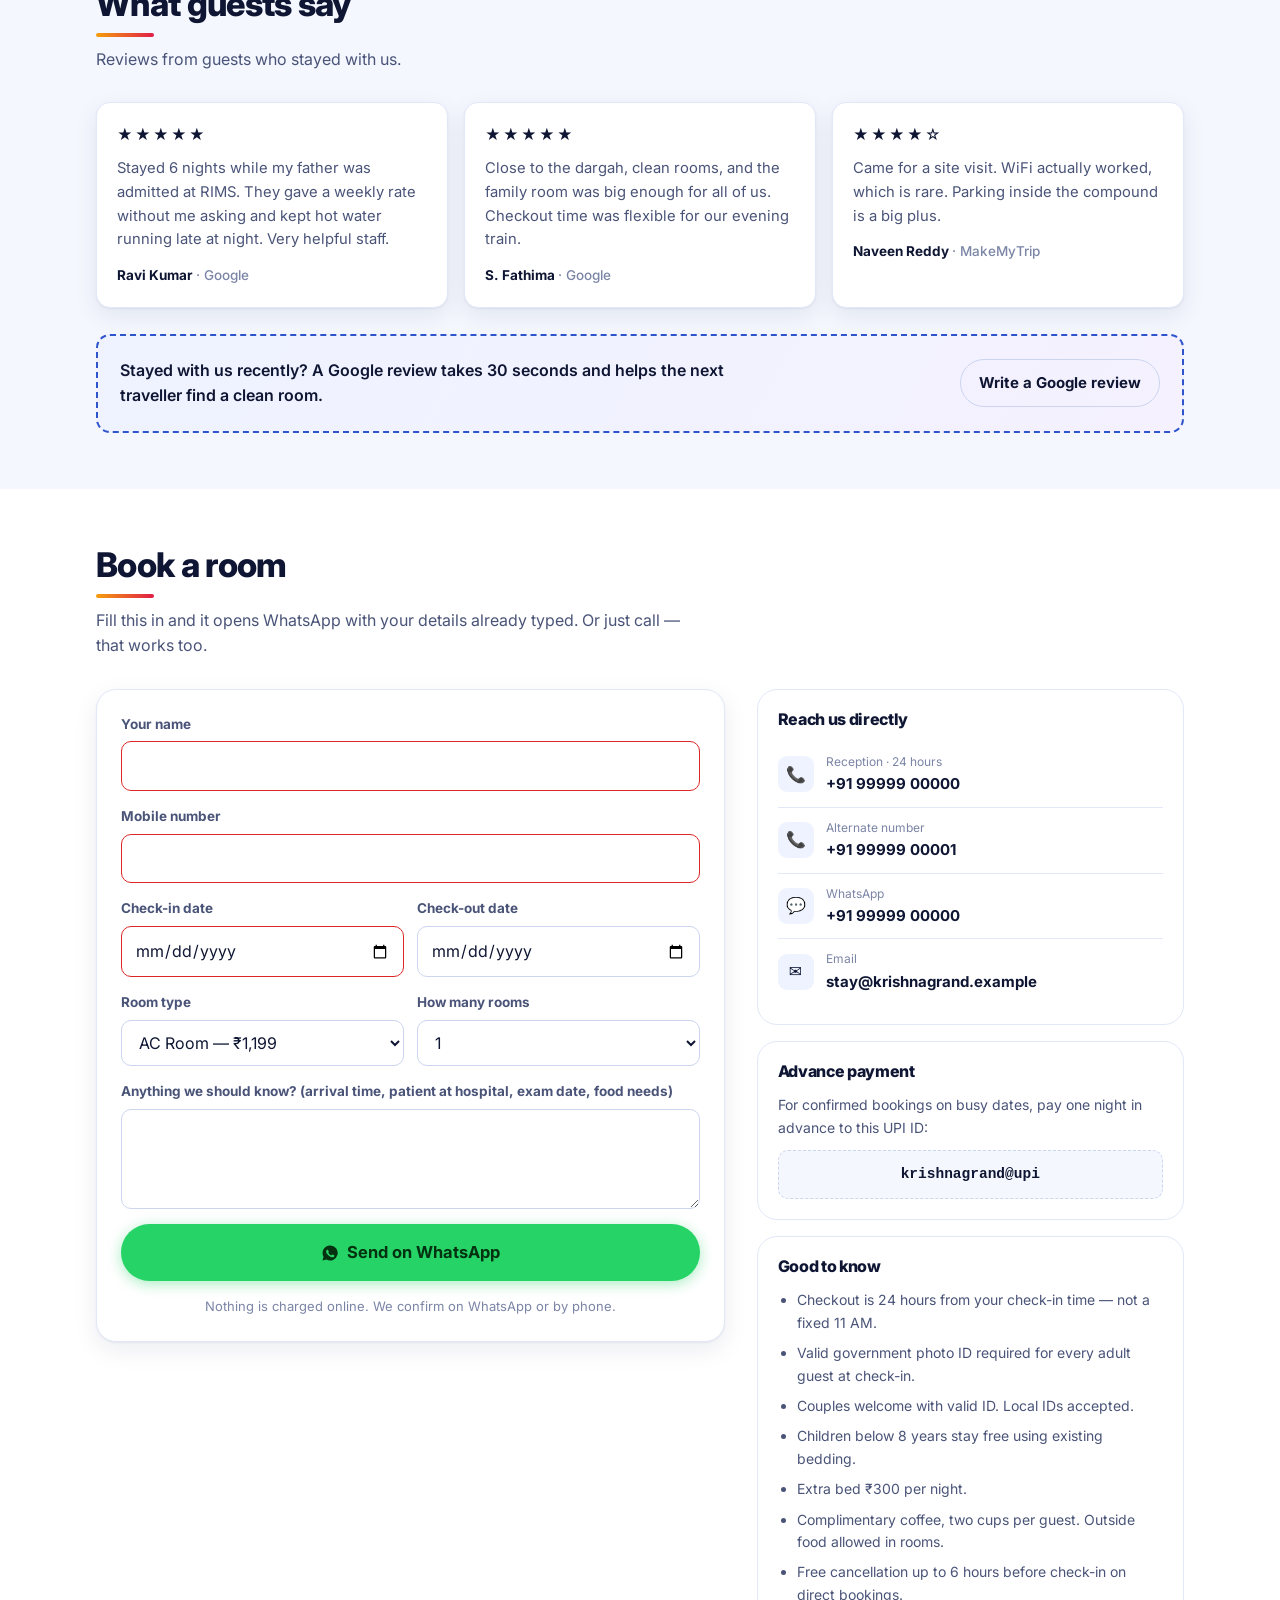
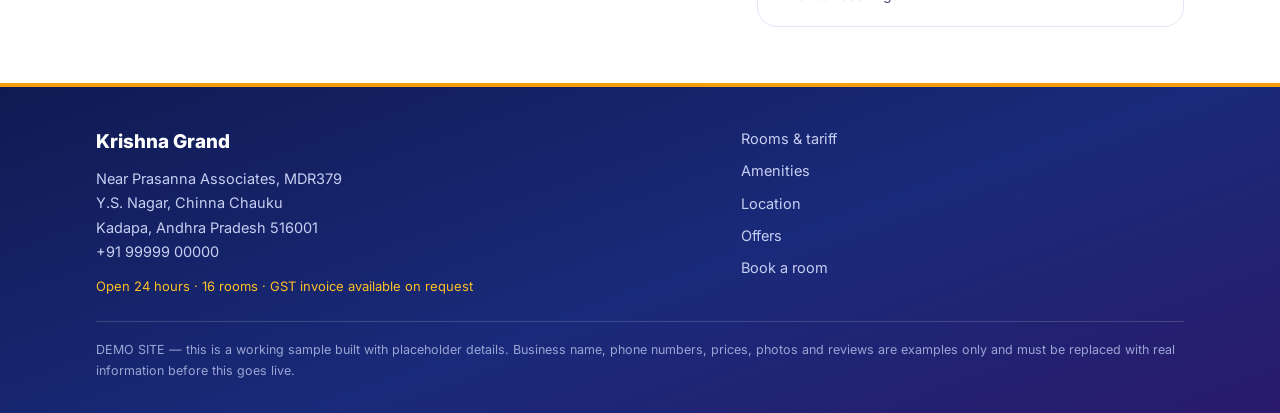
==== commit efb892cc: "Correct the tariff to 16 AC rooms at a flat 1199, fix rate entry The lodge has one room category, no" ====
--- a/lodge/site/index.html
+++ b/lodge/site/index.html
@@ -4,7 +4,7 @@
 <meta charset="utf-8">
 <meta name="viewport" content="width=device-width, initial-scale=1, viewport-fit=cover">
 <title>Krishna Grand — Lodge in Chinna Chauku, Kadapa</title>
-<meta name="description" content="Lodge in Chinna Chauku, Kadapa. AC and non-AC rooms from ₹700. 24-hour hot water, 24-hour checkout, free breakfast, free parking. Call or WhatsApp to book direct.">
+<meta name="description" content="Lodge in Chinna Chauku, Kadapa. 16 AC rooms at a flat ₹1,199 a night. 24-hour hot water, full 24-hour checkout, free coffee, free parking. Call or WhatsApp to book direct.">
 <meta name="theme-color" content="#2340a8">
 <meta property="og:type" content="website">
 <meta property="og:title" content="Krishna Grand — Lodge in Kadapa">
--- a/lodge/site/css/style.css
+++ b/lodge/site/css/style.css
@@ -102,7 +102,8 @@
 
 /* ---------- header ---------- */
 .hdr{
-  position:sticky;top:0;z-index:100;
+  /* clears the notch / status bar on phones that report a safe-area inset */
+  position:sticky;top:env(safe-area-inset-top, 0px);z-index:100;
   background:color-mix(in srgb, var(--bg) 88%, transparent);
   backdrop-filter:saturate(1.6) blur(12px);
   border-bottom:1px solid var(--line);
@@ -138,6 +139,8 @@
   background:linear-gradient(90deg,var(--gold-400),var(--gold-600),var(--a3),var(--a4))}
 .hero-bg{position:absolute;inset:0;z-index:-2}
 .hero-bg img{width:100%;height:100%;object-fit:cover}
+/* no hero photograph yet: the gradient carries the header on its own */
+.hero-bg img[hidden]{display:none}
 .hero::after{
   content:'';position:absolute;inset:0;z-index:-1;
   background:linear-gradient(160deg,rgba(16,26,82,.86) 0%,rgba(35,64,168,.82) 45%,rgba(124,58,237,.80) 100%);
@@ -180,6 +183,30 @@
 .rooms{display:grid;grid-template-columns:1fr;gap:18px}
 @media (min-width:640px){ .rooms{grid-template-columns:repeat(2,1fr)} }
 @media (min-width:1000px){ .rooms{grid-template-columns:repeat(3,1fr)} }
+
+/* One room category: the card becomes a wide feature panel instead of a
+   lone card stranded in a three-column grid. */
+.rooms.is-single{grid-template-columns:1fr;max-width:860px}
+@media (min-width:760px){
+  .rooms.is-single .room{flex-direction:row;align-items:stretch}
+  .rooms.is-single .room-img{flex:0 0 42%;aspect-ratio:auto;min-height:320px}
+  .rooms.is-single .room-bd{flex:1;padding:26px}
+  .rooms.is-single .room-nm{font-size:24px}
+  .rooms.is-single .room-pr b{font-size:34px}
+}
+
+/* Shown in place of a photo until real photographs exist. Deliberately
+   quiet: it should read as "not yet", not as a broken image. */
+.photo-pending{
+  display:flex;flex-direction:column;align-items:center;justify-content:center;
+  gap:9px;text-align:center;padding:30px 24px;
+  background:linear-gradient(140deg,var(--brand-50),var(--a4-50));
+  border-bottom:1px solid var(--line);
+}
+.photo-pending .pp-ic{font-size:34px;line-height:1;opacity:.6}
+.photo-pending strong{font-size:15.5px;font-weight:800;color:var(--brand-700)}
+.photo-pending .pp-sub{font-size:13.5px;color:var(--ink-2);max-width:34ch;line-height:1.55}
+@media (min-width:760px){ .rooms.is-single .photo-pending{border-bottom:0;border-right:1px solid var(--line)} }
 
 .room{
   background:var(--bg-card);border:1px solid var(--line);border-radius:var(--r-lg);
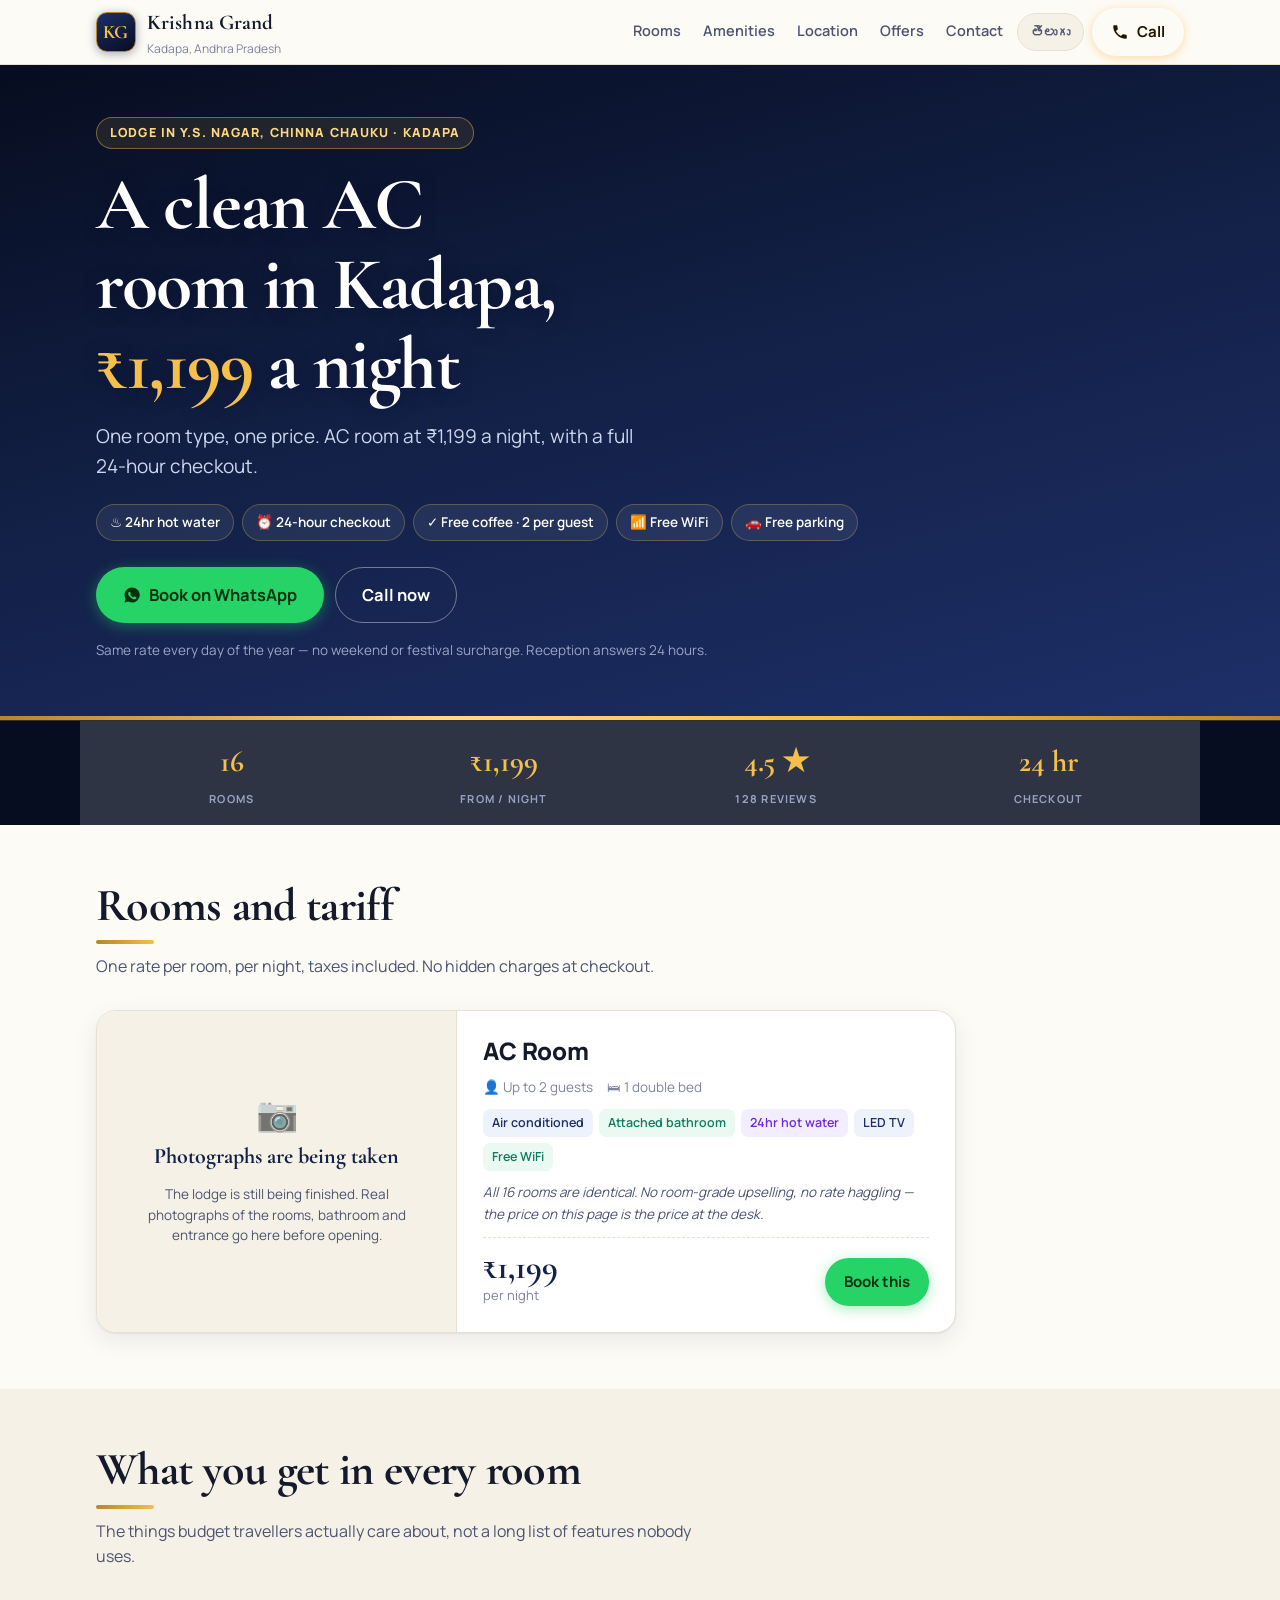
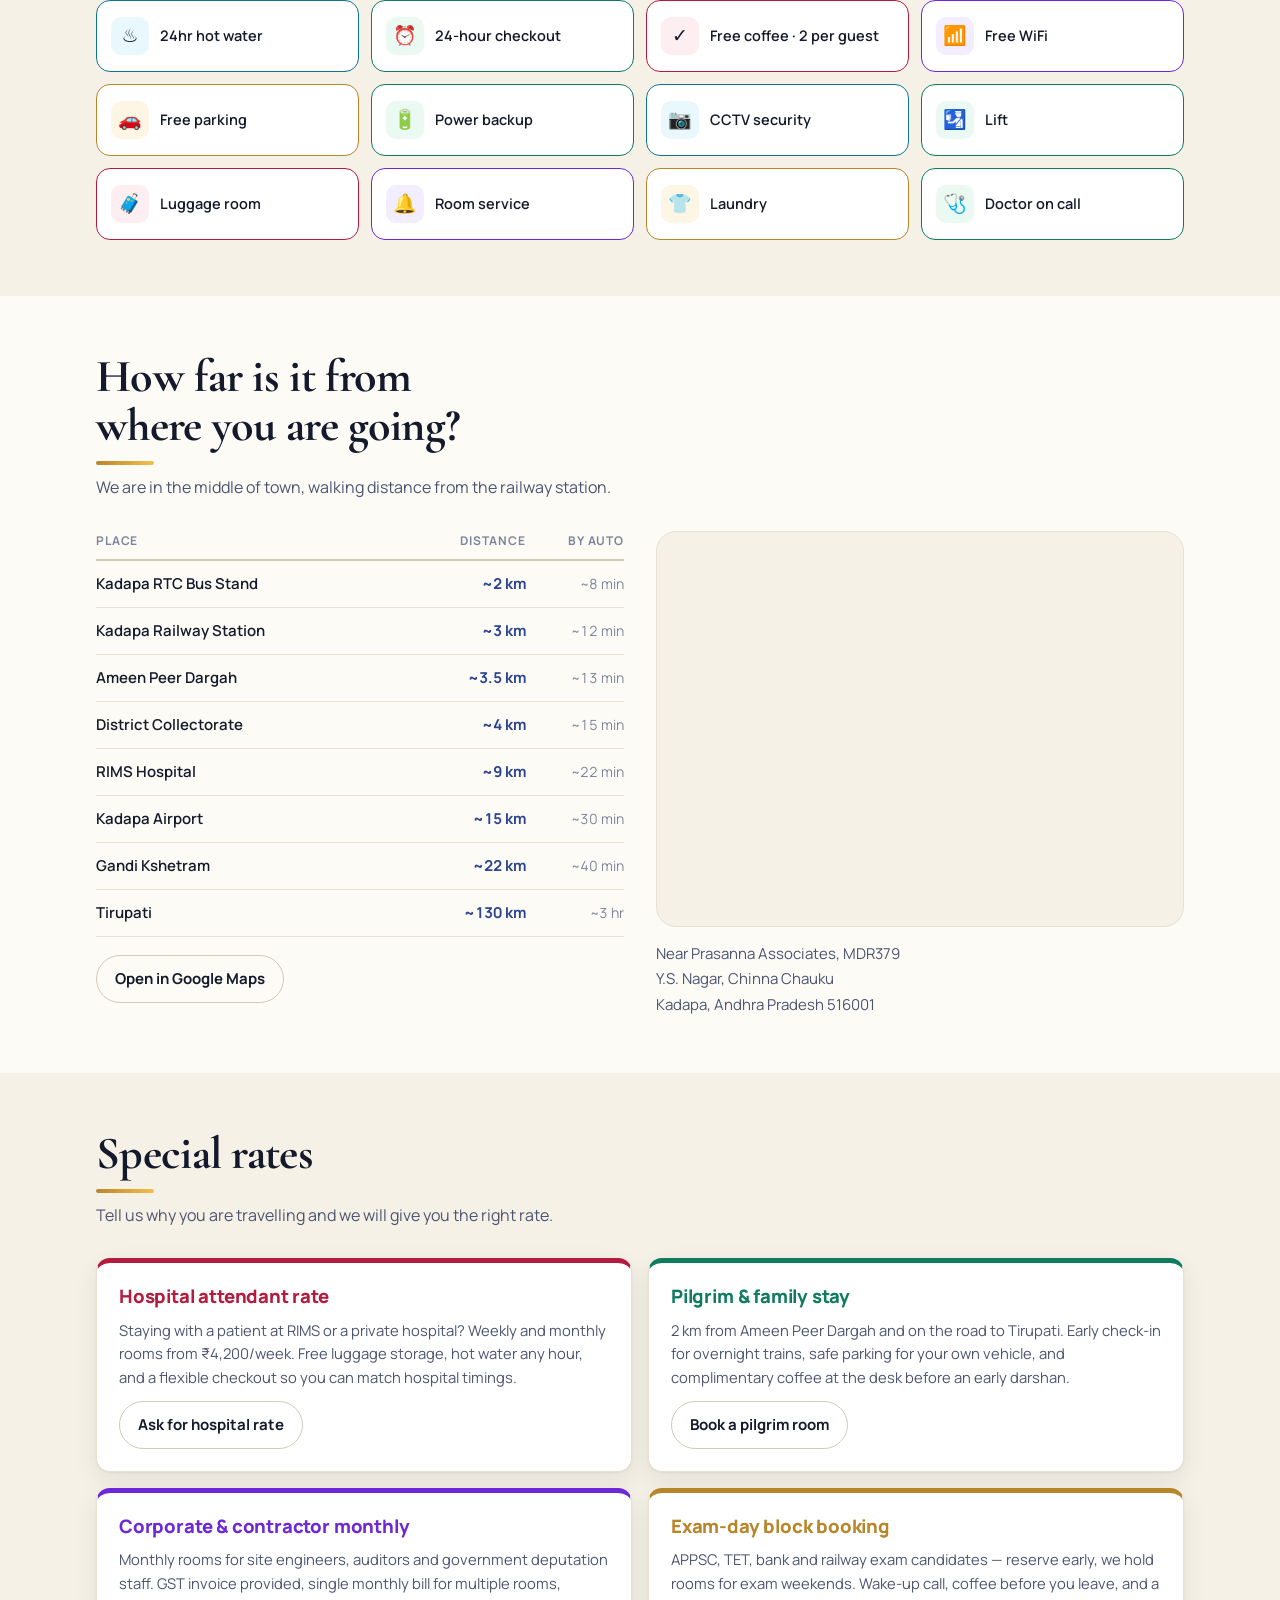
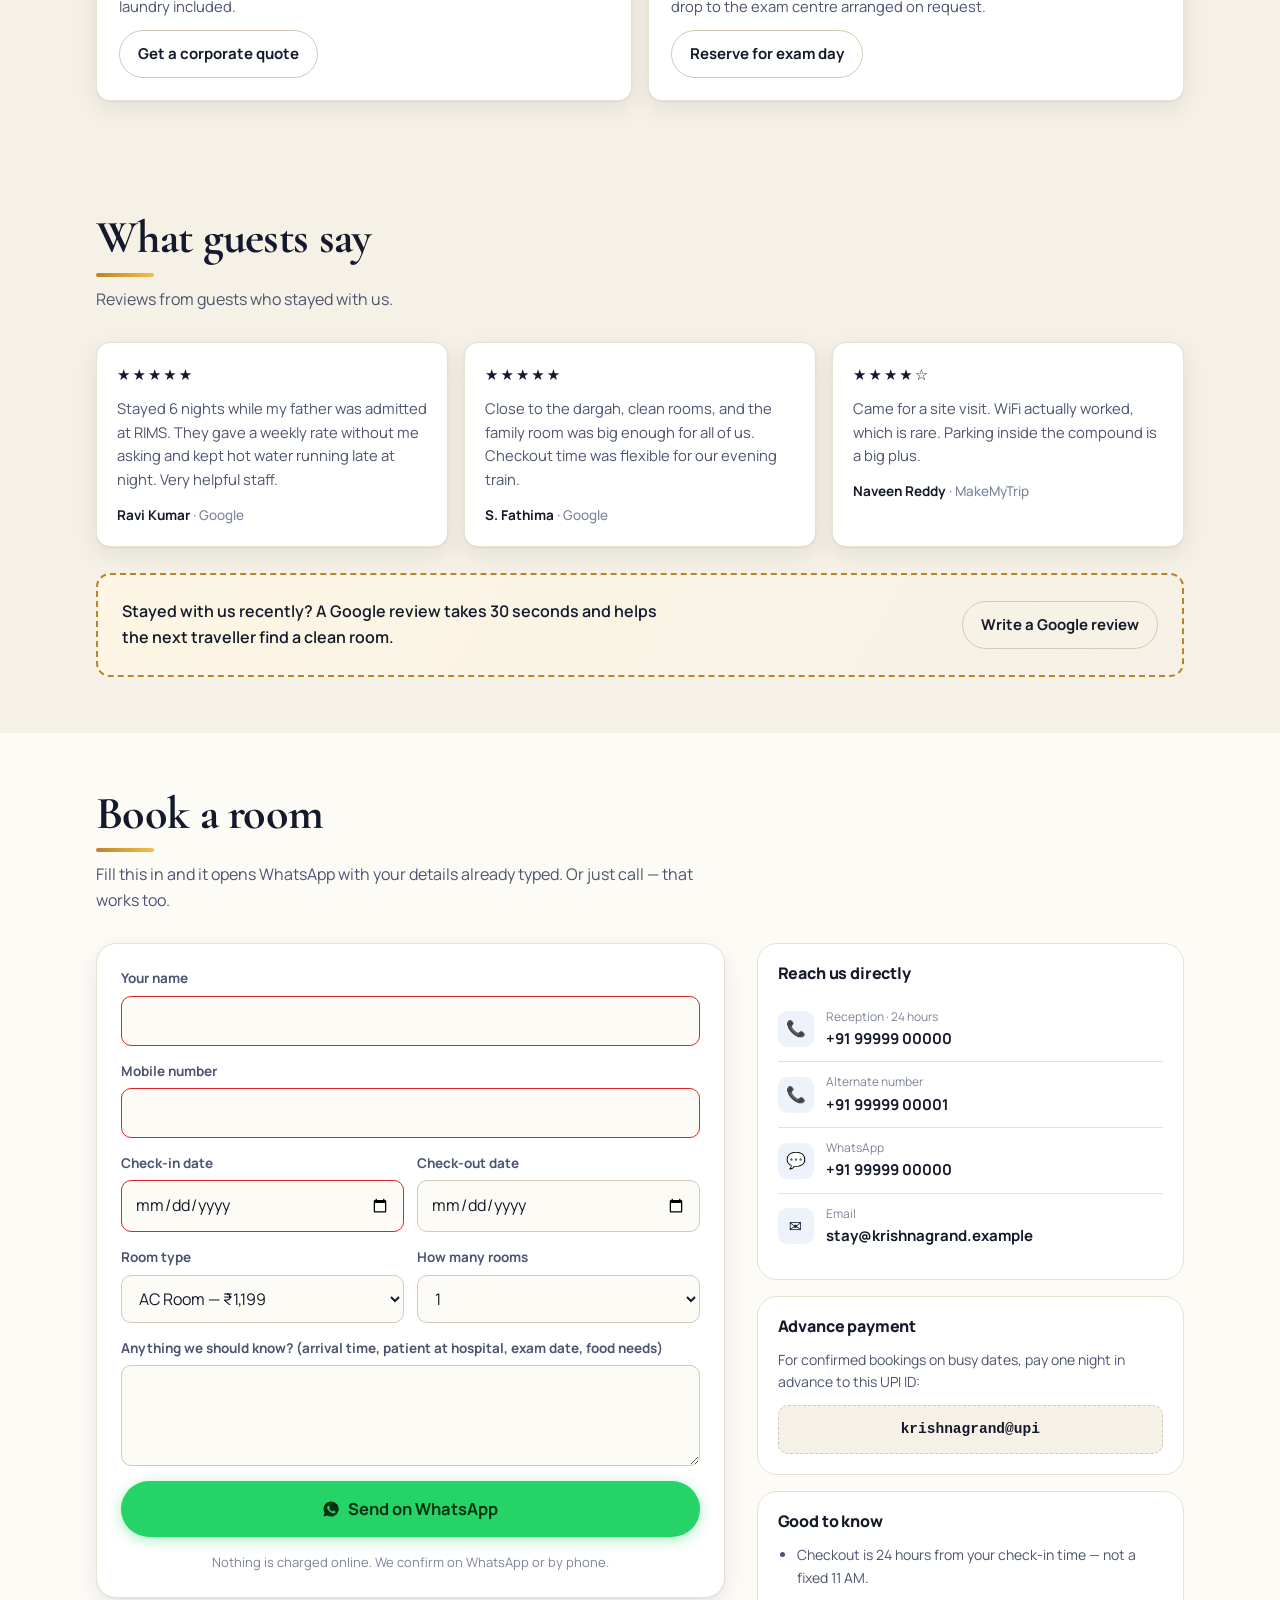
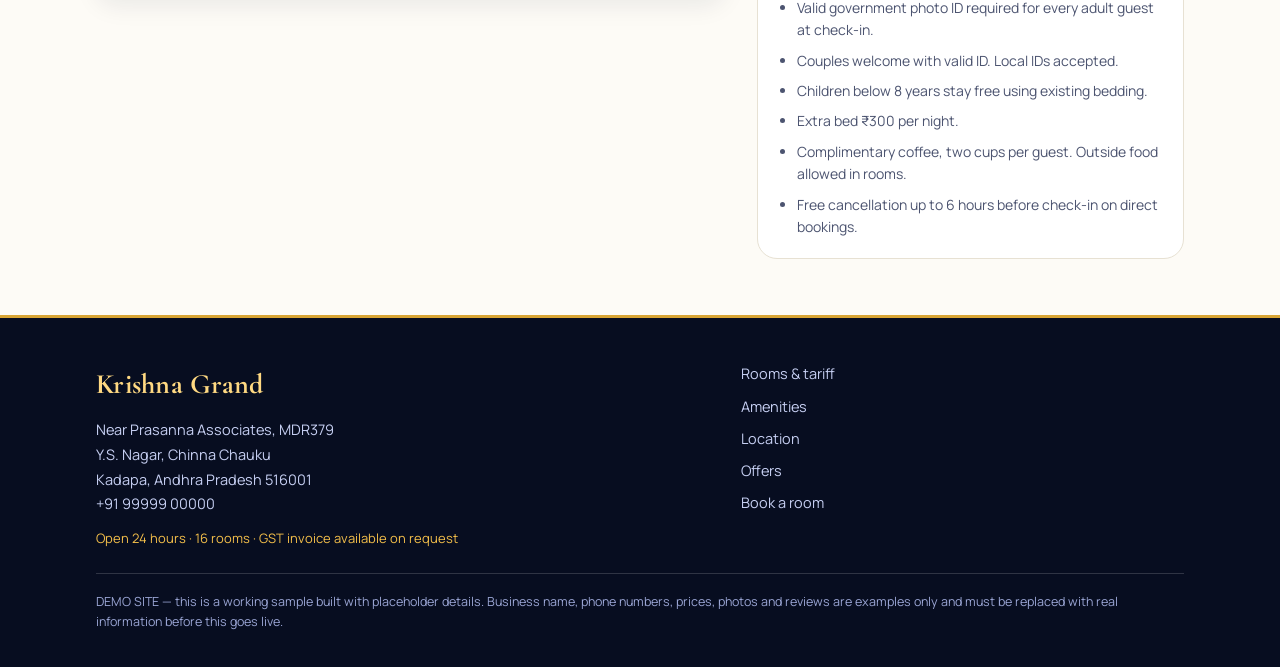
==== commit 689f6711: "Restyle as Midnight and Marigold, guard the reception desk boot The previous look was a purple-to-bl" ====
--- a/lodge/site/index.html
+++ b/lodge/site/index.html
@@ -5,7 +5,7 @@
 <meta name="viewport" content="width=device-width, initial-scale=1, viewport-fit=cover">
 <title>Krishna Grand — Lodge in Chinna Chauku, Kadapa</title>
 <meta name="description" content="Lodge in Chinna Chauku, Kadapa. 16 AC rooms at a flat ₹1,199 a night. 24-hour hot water, full 24-hour checkout, free coffee, free parking. Call or WhatsApp to book direct.">
-<meta name="theme-color" content="#2340a8">
+<meta name="theme-color" content="#0b1530">
 <meta property="og:type" content="website">
 <meta property="og:title" content="Krishna Grand — Lodge in Kadapa">
 <meta property="og:description" content="Clean AC & non-AC rooms from ₹700. Near railway station, dargah and RIMS. 24-hour checkout.">
@@ -13,7 +13,7 @@
 <link rel="icon" href="data:image/svg+xml,<svg xmlns='http://www.w3.org/2000/svg' viewBox='0 0 100 100'><text y='.9em' font-size='90'>&#127976;</text></svg>">
 <link rel="preconnect" href="https://fonts.googleapis.com">
 <link rel="preconnect" href="https://fonts.gstatic.com" crossorigin>
-<link href="https://fonts.googleapis.com/css2?family=Inter:wght@400;500;600;700;800&family=Noto+Sans+Telugu:wght@400;600&display=swap" rel="stylesheet">
+<link href="https://fonts.googleapis.com/css2?family=Cormorant+Garamond:wght@600;700&family=Manrope:wght@400;500;600;700;800&family=Noto+Sans+Telugu:wght@400;600;700&display=swap" rel="stylesheet">
 <link rel="stylesheet" href="css/style.css">
 </head>
 <body>
@@ -49,7 +49,7 @@
   <div class="hero-bg"><img src="img/hero.svg" alt="" width="800" height="600"></div>
   <div class="wrap hero-in">
     <p class="eyebrow" data-bind="heroEyebrow"></p>
-    <h1 data-bind="heroTitle"></h1>
+    <h1 data-bind-html="heroTitle"></h1>
     <p class="hero-sub" data-bind="tagline"></p>
 
     <ul class="hero-pills" id="heroPills"></ul>
--- a/lodge/site/css/style.css
+++ b/lodge/site/css/style.css
@@ -5,57 +5,66 @@
    system fonts as fallback, images lazy.
    =========================================================== */
 
-/* ---------- palette ----------
-   Krishna Grand: peacock blue and marigold gold. The blue picks
-   up the colour of the building itself; the gold is the accent
-   that makes prices, badges and call-to-actions jump out.
-   Five rotating accents keep the amenity and offer grids lively
-   without turning the page into a rainbow. */
+/* ---------- palette: Midnight & Marigold ----------
+   The look grand hotels actually use: deep midnight navy, real
+   gold, and a warm ivory ground instead of cold white. Krishna
+   is depicted in deep blue, so the navy carries the name too.
+
+   Gold is the only bright colour that touches the whole page;
+   emerald, ruby and peacock appear once each, as accents, so
+   the page is colourful without turning into a rainbow. */
 :root{
-  --brand-900:#101a52; --brand-800:#1a2a7a; --brand-700:#2340a8;
-  --brand-600:#2f55cc; --brand-500:#4f74e8; --brand-50:#eef3ff;
-
-  --gold-700:#b45309; --gold-600:#d97706; --gold-500:#f59e0b;
-  --gold-400:#fbbf24; --gold-50:#fffbeb;
-
-  --a1:#2f55cc; --a1-50:#eef3ff;   /* blue   */
-  --a2:#0d9488; --a2-50:#effcf9;   /* teal   */
-  --a3:#e11d48; --a3-50:#fff1f4;   /* rose   */
-  --a4:#7c3aed; --a4-50:#f5f1ff;   /* violet */
-  --a5:#ea580c; --a5-50:#fff5ed;   /* orange */
-  --a6:#15803d; --a6-50:#f0fdf4;   /* green  */
+  --navy-950:#070d20; --navy-900:#0b1530; --navy-800:#132148;
+  --navy-700:#1d2f68; --navy-600:#2b4390; --navy-50:#eef2fb;
+
+  --gold-700:#8a6416; --gold-600:#b8862a; --gold-500:#d9a534;
+  --gold-400:#f4bf4a; --gold-300:#ffd982; --gold-50:#fdf6e4;
+
+  --emerald:#0f7b5f;  --emerald-50:#eafaf3;
+  --ruby:#b31b3f;     --ruby-50:#fdeef2;
+  --peacock:#0e7490;  --peacock-50:#e8f8fc;
+  --plum:#6d28d9;     --plum-50:#f3eeff;
 
   --wa:#25d366; --wa-dk:#1da851;
 
-  --bg:#ffffff; --bg-alt:#f4f7fe; --bg-card:#ffffff;
-  --ink:#0f1633; --ink-2:#4a5478; --ink-3:#7b85a6;
-  --line:#e2e8f7; --line-2:#cbd5ef;
-  --shadow:0 1px 2px rgba(16,26,82,.06), 0 8px 24px rgba(16,26,82,.08);
-  --shadow-lg:0 2px 6px rgba(16,26,82,.09), 0 18px 48px rgba(16,26,82,.14);
+  /* warm ivory ground, not cold white: it reads richer and makes
+     the gold look like metal rather than yellow */
+  --bg:#fdfbf6; --bg-alt:#f6f1e6; --bg-card:#ffffff;
+  --ink:#141a2b; --ink-2:#4c5470; --ink-3:#7d849b;
+  --line:#e7e1d3; --line-2:#d2cab6;
+
+  --shadow:0 1px 2px rgba(11,21,48,.06), 0 8px 24px rgba(11,21,48,.08);
+  --shadow-lg:0 2px 6px rgba(11,21,48,.10), 0 18px 48px rgba(11,21,48,.16);
+  --shadow-gold:0 3px 16px rgba(217,165,52,.45);
+
   --r:14px; --r-lg:20px;
   --wrap:1120px;
   --sticky-h:64px;
-  --fs:'Inter',system-ui,-apple-system,'Segoe UI',Roboto,sans-serif;
+
+  --fs:'Manrope',system-ui,-apple-system,'Segoe UI',Roboto,sans-serif;
+  --fd:'Cormorant Garamond',Georgia,'Times New Roman',serif;
   --ft:'Noto Sans Telugu',var(--fs);
 }
 
 @media (prefers-color-scheme:dark){
   :root:not([data-theme="light"]){
-    --bg:#0a0e22; --bg-alt:#101637; --bg-card:#141b3d;
-    --ink:#e8ecfb; --ink-2:#a6afd0; --ink-3:#7d87a8;
-    --line:#232b52; --line-2:#323c6b;
-    --brand-50:#161f4d; --gold-50:#2a2008;
-    --a1-50:#161f4d; --a2-50:#0b2a26; --a3-50:#2e1220;
-    --a4-50:#1f1640; --a5-50:#2c1a0c; --a6-50:#0d2419;
-    --shadow:0 1px 2px rgba(0,0,0,.45), 0 8px 24px rgba(0,0,0,.4);
-    --shadow-lg:0 2px 6px rgba(0,0,0,.5), 0 18px 48px rgba(0,0,0,.55);
+    --bg:#080c18; --bg-alt:#0d1428; --bg-card:#111a33;
+    --ink:#f0ecdf; --ink-2:#aeb5c9; --ink-3:#848b9f;
+    --line:#1e2745; --line-2:#2c3760;
+    --navy-50:#141f42; --gold-50:#2a2008;
+    --emerald-50:#08251c; --ruby-50:#2c0d17;
+    --peacock-50:#08242c; --plum-50:#1c1140;
+    --shadow:0 1px 2px rgba(0,0,0,.5), 0 8px 24px rgba(0,0,0,.45);
+    --shadow-lg:0 2px 6px rgba(0,0,0,.55), 0 18px 48px rgba(0,0,0,.6);
   }
 }
 :root[data-theme="dark"]{
-  --bg:#0a0e22; --bg-alt:#101637; --bg-card:#141b3d;
-  --ink:#e8ecfb; --ink-2:#a6afd0; --ink-3:#7d87a8;
-  --line:#232b52; --line-2:#323c6b;
-  --brand-50:#161f4d; --gold-50:#2a2008;
+  --bg:#080c18; --bg-alt:#0d1428; --bg-card:#111a33;
+  --ink:#f0ecdf; --ink-2:#aeb5c9; --ink-3:#848b9f;
+  --line:#1e2745; --line-2:#2c3760;
+  --navy-50:#141f42; --gold-50:#2a2008;
+  --emerald-50:#08251c; --ruby-50:#2c0d17;
+  --peacock-50:#08242c; --plum-50:#1c1140;
 }
 
 *,*::before,*::after{box-sizing:border-box}
@@ -71,13 +80,20 @@
 }
 body.te{font-family:var(--ft)}
 img,svg,iframe{max-width:100%;display:block}
-h1,h2,h3{line-height:1.2;margin:0;letter-spacing:-.02em;font-weight:800}
+h1,h2{
+  /* Cormorant carries the "grand hotel" register that a geometric
+     sans cannot. Used large and only for headings, never body. */
+  font-family:var(--fd);font-weight:700;line-height:1.08;letter-spacing:-.015em;margin:0;
+  text-wrap:balance;
+}
+h3{line-height:1.2;margin:0;letter-spacing:-.01em;font-weight:800}
+body.te h1, body.te h2{font-family:var(--ft);font-weight:600;line-height:1.28}
 p{margin:0}
 a{color:inherit}
 table{border-collapse:collapse;width:100%}
 
 .wrap{width:100%;max-width:var(--wrap);margin-inline:auto;padding-inline:16px}
-.skip{position:absolute;left:0;top:-120px;background:var(--brand-700);color:#fff;padding:12px 18px;z-index:200;border-radius:0 0 10px 0}
+.skip{position:absolute;left:0;top:-120px;background:var(--navy-700);color:#fff;padding:12px 18px;z-index:200;border-radius:0 0 10px 0}
 .skip:focus{top:0}
 :focus-visible{outline:3px solid var(--amber-500);outline-offset:2px;border-radius:6px}
 
@@ -98,7 +114,7 @@
 .btn-wa{background:var(--wa);color:#04310f;box-shadow:0 3px 14px rgba(37,211,102,.4)}
 .btn-wa:hover{background:var(--wa-dk);color:#fff}
 .btn-ghost{background:transparent;color:var(--ink);border-color:var(--line-2)}
-.btn-ghost:hover{background:var(--brand-50);border-color:var(--brand-600);color:var(--brand-700)}
+.btn-ghost:hover{background:var(--navy-50);border-color:var(--gold-600);color:var(--navy-700)}
 
 /* ---------- header ---------- */
 .hdr{
@@ -112,71 +128,75 @@
 .brand{display:flex;align-items:center;gap:11px;text-decoration:none;margin-right:auto;min-width:0}
 .brand-mark{
   width:40px;height:40px;flex:none;border-radius:11px;display:grid;place-items:center;
-  background:linear-gradient(135deg,var(--brand-600),var(--brand-900));
-  color:var(--gold-400);font-weight:800;font-size:15px;letter-spacing:.02em;
-  box-shadow:0 2px 8px rgba(35,64,168,.35);
+  background:linear-gradient(150deg,var(--navy-700),var(--navy-950));
+  color:var(--gold-400);font-family:var(--fd);font-weight:700;font-size:19px;letter-spacing:.04em;
+  border:1px solid var(--gold-600);box-shadow:0 2px 10px rgba(11,21,48,.35);
 }
 .brand-txt{display:flex;flex-direction:column;min-width:0}
-.brand-txt strong{font-size:16px;font-weight:800;letter-spacing:-.01em;white-space:nowrap;overflow:hidden;text-overflow:ellipsis}
+.brand-txt strong{font-family:var(--fd);font-size:21px;font-weight:700;letter-spacing:.005em;white-space:nowrap;overflow:hidden;text-overflow:ellipsis}
 .brand-txt small{font-size:12px;color:var(--ink-3);white-space:nowrap;overflow:hidden;text-overflow:ellipsis}
 .nav{display:none;gap:22px}
 .nav a{text-decoration:none;font-size:14.5px;font-weight:600;color:var(--ink-2);padding:6px 0;border-bottom:2px solid transparent}
-.nav a:hover{color:var(--brand-700);border-color:var(--brand-600)}
+.nav a:hover{color:var(--navy-700);border-color:var(--navy-600)}
 .hdr-act{display:flex;align-items:center;gap:8px}
 .lang{
   background:var(--bg-alt);border:1px solid var(--line);color:var(--ink-2);
   border-radius:999px;padding:8px 13px;font:inherit;font-size:13px;font-weight:600;cursor:pointer;
 }
-.lang:hover{border-color:var(--brand-600);color:var(--brand-700)}
+.lang:hover{border-color:var(--navy-600);color:var(--navy-700)}
 @media (min-width:900px){ .nav{display:flex} }
 @media (max-width:420px){ .btn-call span{display:none} .btn-call{padding:11px 13px} }
 
 /* ---------- hero ---------- */
-.hero{position:relative;isolation:isolate;overflow:hidden;padding:44px 0 52px;color:#fff}
+.hero{position:relative;isolation:isolate;overflow:hidden;padding:52px 0 58px;color:#fff;
+  background:linear-gradient(165deg,var(--navy-950),var(--navy-800) 55%,var(--navy-700))}
 .hero h1{text-shadow:0 2px 18px rgba(8,12,40,.45)}
 /* gold hairline under the hero ties it to the price accents below */
 .hero::before{content:'';position:absolute;left:0;right:0;bottom:0;height:4px;z-index:1;
-  background:linear-gradient(90deg,var(--gold-400),var(--gold-600),var(--a3),var(--a4))}
+  background:linear-gradient(90deg,var(--gold-600),var(--gold-300) 35%,var(--gold-400) 65%,var(--gold-600))}
 .hero-bg{position:absolute;inset:0;z-index:-2}
 .hero-bg img{width:100%;height:100%;object-fit:cover}
 /* no hero photograph yet: the gradient carries the header on its own */
 .hero-bg img[hidden]{display:none}
 .hero::after{
   content:'';position:absolute;inset:0;z-index:-1;
-  background:linear-gradient(160deg,rgba(16,26,82,.86) 0%,rgba(35,64,168,.82) 45%,rgba(124,58,237,.80) 100%);
+  background:linear-gradient(165deg,rgba(7,13,32,.93) 0%,rgba(19,33,72,.90) 48%,rgba(29,47,104,.88) 100%);
 }
 .eyebrow{
   display:inline-block;font-size:12.5px;font-weight:800;letter-spacing:.09em;text-transform:uppercase;
-  color:#2b1800;background:linear-gradient(135deg,var(--gold-400),var(--gold-500));border:0;
+  color:var(--gold-300);background:rgba(244,191,74,.10);border:1px solid rgba(244,191,74,.42);
   padding:5px 13px;border-radius:999px;margin-bottom:16px;
 }
-.hero h1{font-size:clamp(29px,7vw,50px);max-width:16ch}
-.hero-sub{margin-top:13px;font-size:clamp(16px,2.4vw,19px);color:#dbe3ff;max-width:46ch}
+.hero h1{font-size:clamp(40px,10vw,74px);max-width:15ch;font-weight:700;letter-spacing:-.02em}
+/* the price is the loudest thing on the page, in gold */
+.hero h1 .amt{color:var(--gold-400);white-space:nowrap}
+.hero-sub{margin-top:16px;font-size:clamp(16px,2.4vw,19px);color:#cdd6ee;max-width:46ch}
 .hero-pills{display:flex;flex-wrap:wrap;gap:8px;list-style:none;padding:0;margin:22px 0 0}
 .hero-pills li{
-  background:rgba(255,255,255,.13);border:1px solid rgba(255,255,255,.2);
+  background:rgba(255,255,255,.07);border:1px solid rgba(244,191,74,.28);
   padding:7px 13px;border-radius:999px;font-size:13.5px;font-weight:600;
 }
 .hero-cta{display:flex;flex-wrap:wrap;gap:11px;margin-top:26px}
 .hero-cta .btn-ghost{color:#fff;border-color:rgba(255,255,255,.4)}
 .hero-cta .btn-ghost:hover{background:rgba(255,255,255,.14);border-color:#fff}
-.hero-note{margin-top:15px;font-size:13.5px;color:#b9c4ee}
+.hero-note{margin-top:17px;font-size:13.5px;color:#9aa5c6}
 
 /* ---------- trust strip ---------- */
-.trust{background:linear-gradient(120deg,var(--brand-900),var(--brand-700) 60%,var(--a4));color:#fff}
+.trust{background:var(--navy-950);color:#fff;border-top:1px solid rgba(244,191,74,.2)}
 .trust-in{display:grid;grid-template-columns:repeat(2,1fr);gap:1px;background:rgba(255,255,255,.16)}
 .tr-item{background:transparent;padding:17px 14px;text-align:center}
-.tr-item b{display:block;font-size:21px;font-weight:800;letter-spacing:-.01em;color:var(--gold-400)}
-.tr-item span{display:block;font-size:12px;color:#c3cdf5;margin-top:3px}
+.tr-item b{display:block;font-family:var(--fd);font-size:30px;font-weight:700;letter-spacing:0;color:var(--gold-400)}
+.tr-item span{display:block;font-size:11px;color:#98a2c2;margin-top:4px;
+  text-transform:uppercase;letter-spacing:.11em;font-weight:700}
 @media (min-width:720px){ .trust-in{grid-template-columns:repeat(4,1fr)} }
 
 /* ---------- sections ---------- */
 .sec{padding:56px 0}
 .sec-alt{background:var(--bg-alt)}
 .sec-hd{max-width:60ch;margin-bottom:30px}
-.sec-hd h2{font-size:clamp(23px,4.4vw,34px);position:relative;padding-bottom:12px}
+.sec-hd h2{font-size:clamp(32px,6vw,46px);position:relative;padding-bottom:14px}
 .sec-hd h2::after{content:'';position:absolute;left:0;bottom:0;width:58px;height:4px;border-radius:2px;
-  background:linear-gradient(90deg,var(--gold-500),var(--a3))}
+  background:linear-gradient(90deg,var(--gold-600),var(--gold-400))}
 .sec-hd p{margin-top:10px;color:var(--ink-2);font-size:16px}
 
 /* ---------- rooms ---------- */
@@ -200,11 +220,11 @@
 .photo-pending{
   display:flex;flex-direction:column;align-items:center;justify-content:center;
   gap:9px;text-align:center;padding:30px 24px;
-  background:linear-gradient(140deg,var(--brand-50),var(--a4-50));
+  background:linear-gradient(140deg,var(--navy-50),var(--gold-50));
   border-bottom:1px solid var(--line);
 }
 .photo-pending .pp-ic{font-size:34px;line-height:1;opacity:.6}
-.photo-pending strong{font-size:15.5px;font-weight:800;color:var(--brand-700)}
+.photo-pending strong{font-family:var(--fd);font-size:22px;font-weight:700;color:var(--navy-800)}
 .photo-pending .pp-sub{font-size:13.5px;color:var(--ink-2);max-width:34ch;line-height:1.55}
 @media (min-width:760px){ .rooms.is-single .photo-pending{border-bottom:0;border-right:1px solid var(--line)} }
 
@@ -226,15 +246,15 @@
 .room-nm{font-size:18.5px;font-weight:800}
 .room-meta{display:flex;flex-wrap:wrap;gap:6px 14px;font-size:13.5px;color:var(--ink-3)}
 .room-ft{display:flex;flex-wrap:wrap;gap:6px;list-style:none;padding:0;margin:0}
-.room-ft li{background:var(--brand-50);color:var(--brand-700);border-radius:7px;padding:4px 9px;font-size:12.5px;font-weight:600}
-.room-ft li:nth-child(3n+2){background:var(--a2-50);color:var(--a2)}
-.room-ft li:nth-child(3n+3){background:var(--a4-50);color:var(--a4)}
+.room-ft li{background:var(--navy-50);color:var(--navy-700);border-radius:7px;padding:4px 9px;font-size:12.5px;font-weight:600}
+.room-ft li:nth-child(3n+2){background:var(--emerald-50);color:var(--emerald)}
+.room-ft li:nth-child(3n+3){background:var(--plum-50);color:var(--plum)}
 @media (prefers-color-scheme:dark){:root:not([data-theme="light"]) .room-ft li{color:#5eead4}}
 :root[data-theme="dark"] .room-ft li{color:#5eead4}
 .room-note{font-size:13.5px;color:var(--ink-2);font-style:italic}
 .room-ftr{margin-top:auto;padding-top:13px;border-top:1px dashed var(--line);
   display:flex;align-items:flex-end;justify-content:space-between;gap:12px;flex-wrap:wrap}
-.room-pr b{font-size:26px;font-weight:800;letter-spacing:-.02em;color:var(--brand-700)}
+.room-pr b{font-family:var(--fd);font-size:40px;font-weight:700;letter-spacing:-.01em;color:var(--navy-800);line-height:1}
 .room-pr span{font-size:13px;color:var(--ink-3);display:block}
 
 /* ---------- long stay ---------- */
@@ -260,16 +280,16 @@
 }
 .amen .ic{
   width:38px;height:38px;flex:none;border-radius:10px;display:grid;place-items:center;
-  background:var(--brand-50);font-size:19px;line-height:1;
+  background:var(--navy-50);font-size:19px;line-height:1;
 }
 /* each tile takes the next accent in the cycle, so the grid reads as
    colourful rather than as one block of blue */
-.amen li:nth-child(6n+1) .ic{background:var(--a1-50)} .amen li:nth-child(6n+1){border-color:var(--a1)}
-.amen li:nth-child(6n+2) .ic{background:var(--a2-50)} .amen li:nth-child(6n+2){border-color:var(--a2)}
-.amen li:nth-child(6n+3) .ic{background:var(--a3-50)} .amen li:nth-child(6n+3){border-color:var(--a3)}
-.amen li:nth-child(6n+4) .ic{background:var(--a4-50)} .amen li:nth-child(6n+4){border-color:var(--a4)}
-.amen li:nth-child(6n+5) .ic{background:var(--a5-50)} .amen li:nth-child(6n+5){border-color:var(--a5)}
-.amen li:nth-child(6n+6) .ic{background:var(--a6-50)} .amen li:nth-child(6n+6){border-color:var(--a6)}
+.amen li:nth-child(6n+1) .ic{background:var(--peacock-50)} .amen li:nth-child(6n+1){border-color:var(--peacock)}
+.amen li:nth-child(6n+2) .ic{background:var(--emerald-50)} .amen li:nth-child(6n+2){border-color:var(--emerald)}
+.amen li:nth-child(6n+3) .ic{background:var(--ruby-50)} .amen li:nth-child(6n+3){border-color:var(--ruby)}
+.amen li:nth-child(6n+4) .ic{background:var(--plum-50)} .amen li:nth-child(6n+4){border-color:var(--plum)}
+.amen li:nth-child(6n+5) .ic{background:var(--gold-50)} .amen li:nth-child(6n+5){border-color:var(--gold-600)}
+.amen li:nth-child(6n+6) .ic{background:var(--emerald-50)} .amen li:nth-child(6n+6){border-color:var(--emerald)}
 
 /* ---------- location ---------- */
 .loc{display:grid;grid-template-columns:1fr;gap:24px}
@@ -282,7 +302,7 @@
 .dist th:not(:first-child),.dist td:not(:first-child){text-align:right;padding-right:0}
 .dist td{padding:11px 10px 11px 0;border-bottom:1px solid var(--line)}
 .dist td:first-child{font-weight:600}
-.dist td:nth-child(2){font-variant-numeric:tabular-nums;font-weight:700;color:var(--brand-600)}
+.dist td:nth-child(2){font-variant-numeric:tabular-nums;font-weight:700;color:var(--navy-600)}
 .dist td:nth-child(3){font-variant-numeric:tabular-nums;color:var(--ink-3);font-size:14px}
 .loc-map iframe{width:100%;aspect-ratio:4/3;border:1px solid var(--line);border-radius:var(--r-lg);background:var(--bg-alt)}
 .loc-map address{margin-top:14px;font-style:normal;color:var(--ink-2);font-size:15px;line-height:1.7}
@@ -291,15 +311,15 @@
 .offers{display:grid;grid-template-columns:1fr;gap:16px}
 @media (min-width:700px){ .offers{grid-template-columns:repeat(2,1fr)} }
 .offer{
-  background:var(--bg-card);border:1px solid var(--line);border-top:5px solid var(--brand-600);
+  background:var(--bg-card);border:1px solid var(--line);border-top:5px solid var(--navy-600);
   border-radius:var(--r);padding:22px;display:flex;flex-direction:column;gap:11px;box-shadow:var(--shadow);
   transition:transform .14s ease, box-shadow .14s ease;
 }
 .offer:hover{transform:translateY(-3px);box-shadow:var(--shadow-lg)}
-.offer:nth-child(4n+1){border-top-color:var(--a3)} .offer:nth-child(4n+1) h3{color:var(--a3)}
-.offer:nth-child(4n+2){border-top-color:var(--a2)} .offer:nth-child(4n+2) h3{color:var(--a2)}
-.offer:nth-child(4n+3){border-top-color:var(--a4)} .offer:nth-child(4n+3) h3{color:var(--a4)}
-.offer:nth-child(4n+4){border-top-color:var(--a5)} .offer:nth-child(4n+4) h3{color:var(--a5)}
+.offer:nth-child(4n+1){border-top-color:var(--ruby)} .offer:nth-child(4n+1) h3{color:var(--ruby)}
+.offer:nth-child(4n+2){border-top-color:var(--emerald)} .offer:nth-child(4n+2) h3{color:var(--emerald)}
+.offer:nth-child(4n+3){border-top-color:var(--plum)} .offer:nth-child(4n+3) h3{color:var(--plum)}
+.offer:nth-child(4n+4){border-top-color:var(--gold-600)} .offer:nth-child(4n+4) h3{color:var(--gold-600)}
 .offer h3{font-size:18.5px}
 .offer p{color:var(--ink-2);font-size:14.8px}
 .offer .btn{align-self:flex-start;margin-top:auto}
@@ -319,7 +339,7 @@
 .rev-tx{margin-top:10px;font-size:14.8px;color:var(--ink-2)}
 .rev-by{margin-top:13px;font-size:13.5px;font-weight:700}
 .rev-by span{font-weight:500;color:var(--ink-3)}
-.rev-cta{margin-top:26px;padding:22px;background:linear-gradient(120deg,var(--brand-50),var(--a4-50));border:2px dashed var(--brand-600);
+.rev-cta{margin-top:26px;padding:24px;background:linear-gradient(120deg,var(--gold-50),var(--bg-alt));border:2px dashed var(--gold-600);
   border-radius:var(--r);display:flex;flex-wrap:wrap;gap:14px;align-items:center;justify-content:space-between}
 .rev-cta p{font-weight:600;max-width:56ch}
 
@@ -342,11 +362,11 @@
   padding:11px 13px;border:1px solid var(--line-2);border-radius:10px;
   background:var(--bg);color:var(--ink);width:100%;
 }
-.fld input:focus,.fld select:focus,.fld textarea:focus{border-color:var(--brand-600);outline-offset:1px}
+.fld input:focus,.fld select:focus,.fld textarea:focus{border-color:var(--navy-600);outline-offset:1px}
 .fld textarea{resize:vertical;min-height:72px}
 .fld input:invalid:not(:placeholder-shown){border-color:#dc2626}
 .est{
-  display:none;background:var(--brand-50);border:1px solid var(--brand-600);border-radius:10px;
+  display:none;background:var(--navy-50);border:1px solid var(--navy-600);border-radius:10px;
   padding:13px 15px;font-size:14.5px;font-weight:600;
 }
 .est.on{display:block}
@@ -360,10 +380,10 @@
 .bk-side h3{font-size:16px;margin-bottom:13px}
 .row-link{display:flex;align-items:center;gap:12px;padding:10px 0;text-decoration:none;border-bottom:1px solid var(--line)}
 .row-link:last-child{border-bottom:0}
-.row-link .ri{width:36px;height:36px;flex:none;border-radius:9px;background:var(--brand-50);display:grid;place-items:center;font-size:16px}
+.row-link .ri{width:36px;height:36px;flex:none;border-radius:9px;background:var(--navy-50);display:grid;place-items:center;font-size:16px}
 .row-link small{display:block;font-size:12px;color:var(--ink-3)}
 .row-link strong{font-size:15px;font-weight:700}
-.row-link:hover strong{color:var(--brand-700)}
+.row-link:hover strong{color:var(--navy-700)}
 .card-upi p{font-size:14px;color:var(--ink-2);margin-bottom:11px}
 .upi-id{background:var(--bg-alt);border:1px dashed var(--line-2);border-radius:10px;padding:12px;
   font-family:ui-monospace,SFMono-Regular,Menlo,monospace;font-size:14.5px;font-weight:600;word-break:break-all;text-align:center}
@@ -371,11 +391,12 @@
 .card-policy li{font-size:14px;color:var(--ink-2)}
 
 /* ---------- footer ---------- */
-.ftr{background:linear-gradient(160deg,var(--brand-900),var(--brand-800) 55%,#2a1a6b);
-  color:#c6cff2;padding:40px 0 32px;border-top:4px solid var(--gold-500)}
+.ftr{background:var(--navy-950);color:#aab3cc;padding:44px 0 34px;
+  border-top:3px solid var(--gold-500)}
 .ftr-in{display:grid;gap:24px}
 @media (min-width:760px){ .ftr-in{grid-template-columns:1.4fr 1fr} }
-.ftr-brand strong{color:#fff;font-size:19px;font-weight:800;display:block;margin-bottom:9px}
+.ftr-brand strong{color:var(--gold-300);font-family:var(--fd);font-size:28px;font-weight:700;
+  display:block;margin-bottom:11px;letter-spacing:.01em}
 .ftr-brand address{font-style:normal;font-size:14.5px;line-height:1.7;color:#c6cff2}
 .ftr-reg{margin-top:11px;font-size:13px;color:var(--gold-400)}
 .ftr-nav{display:flex;flex-direction:column;gap:9px}
